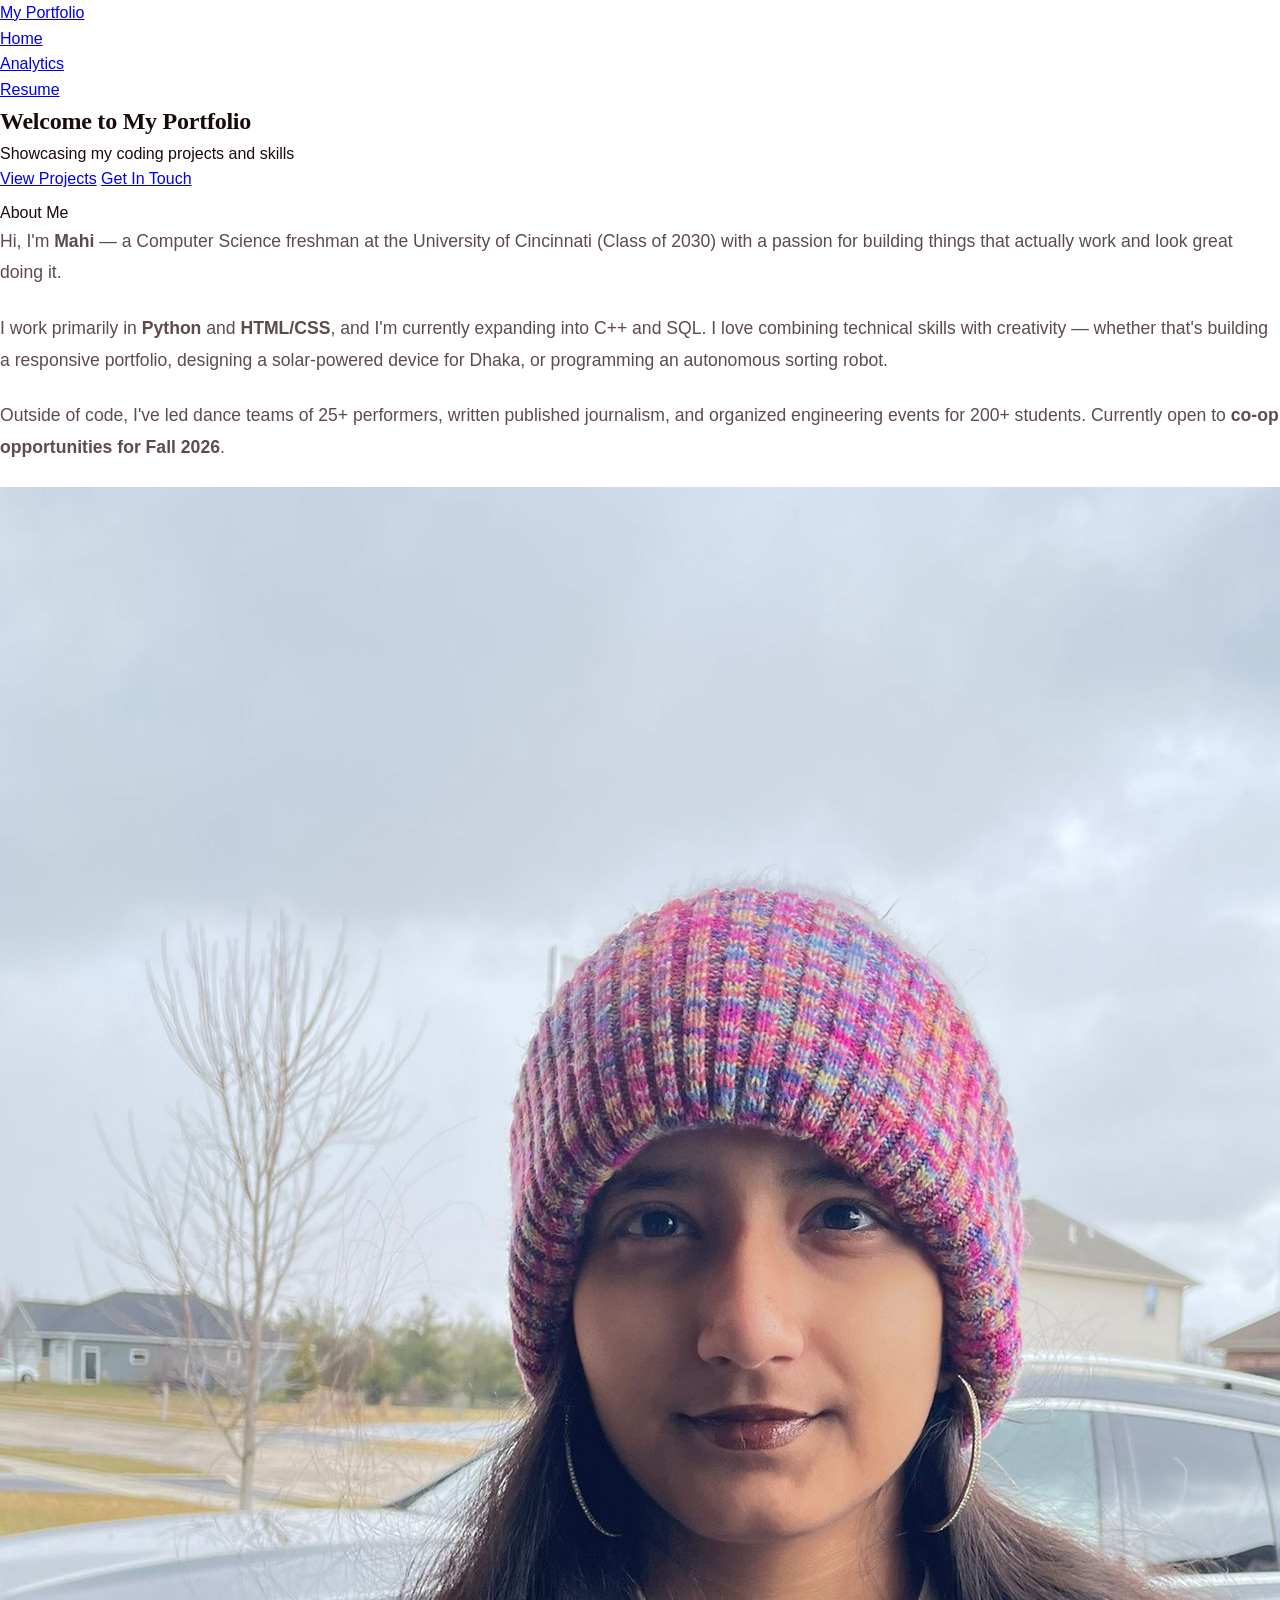
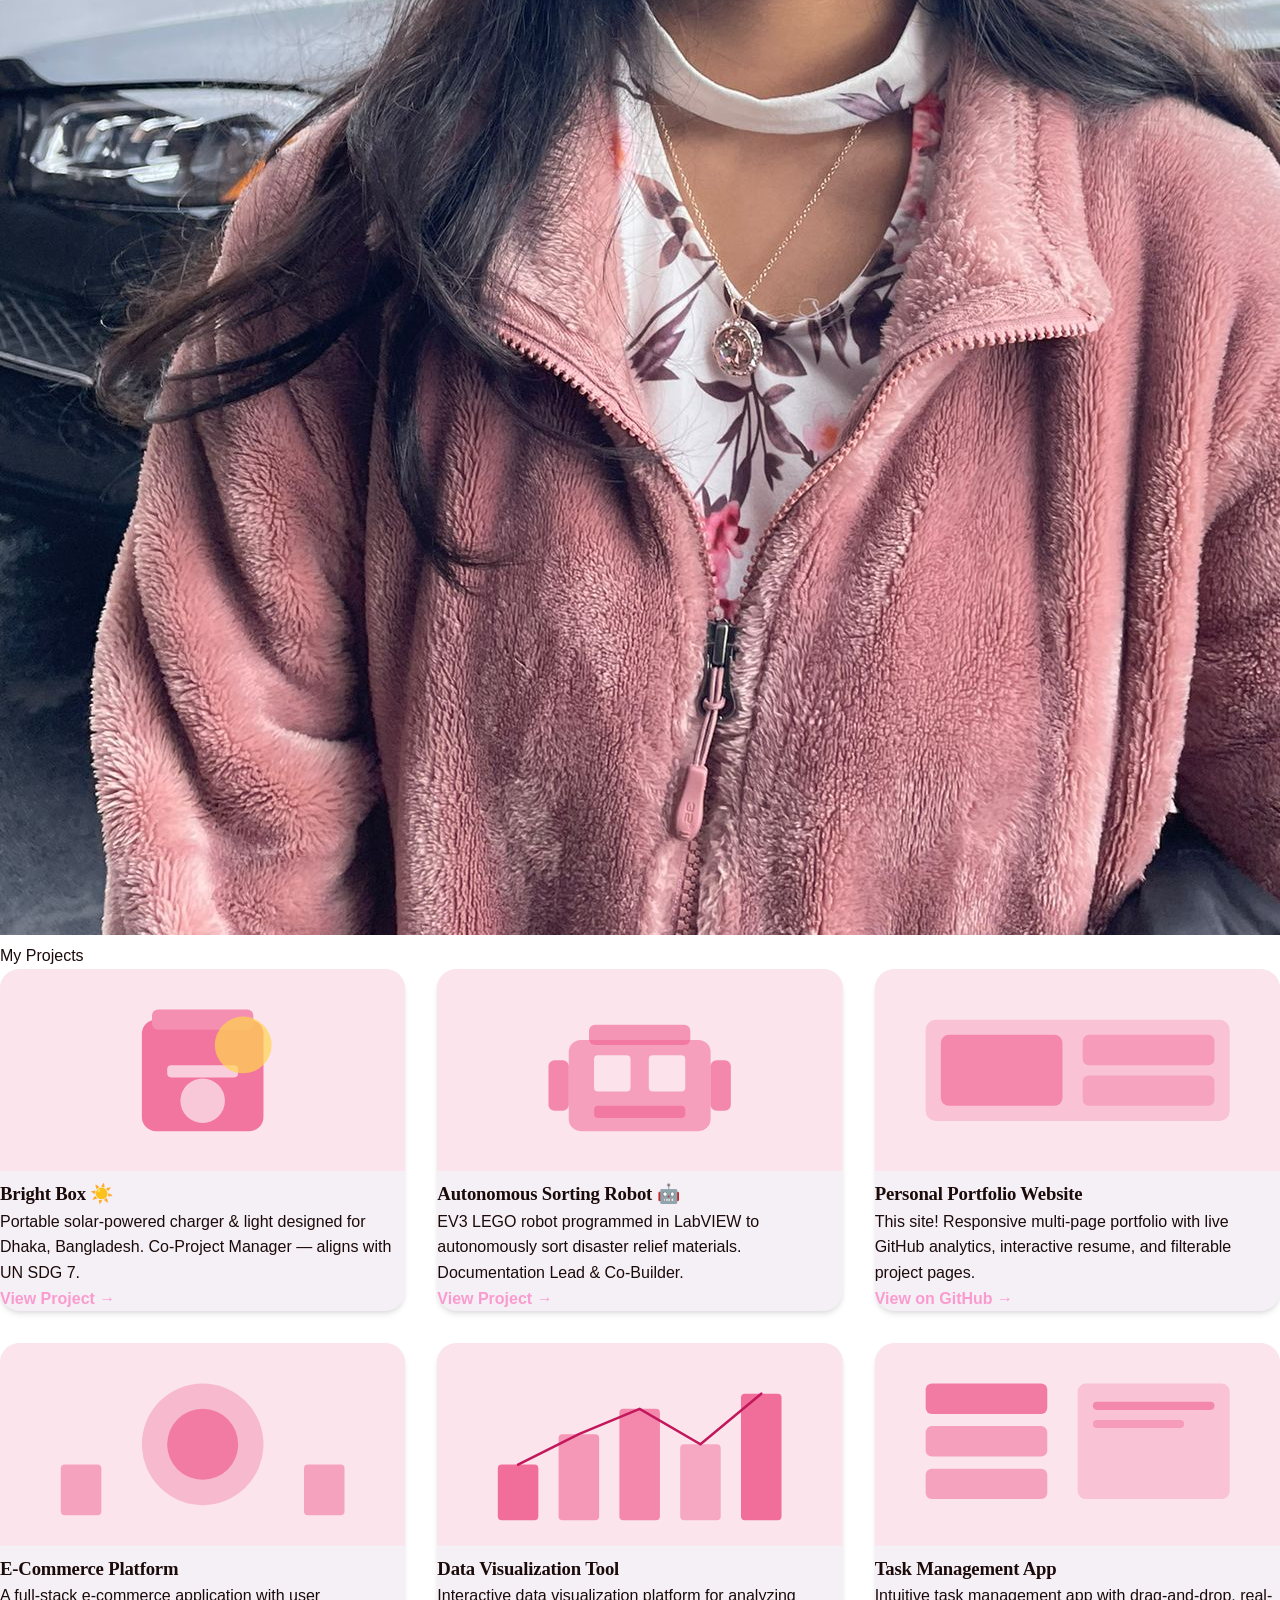
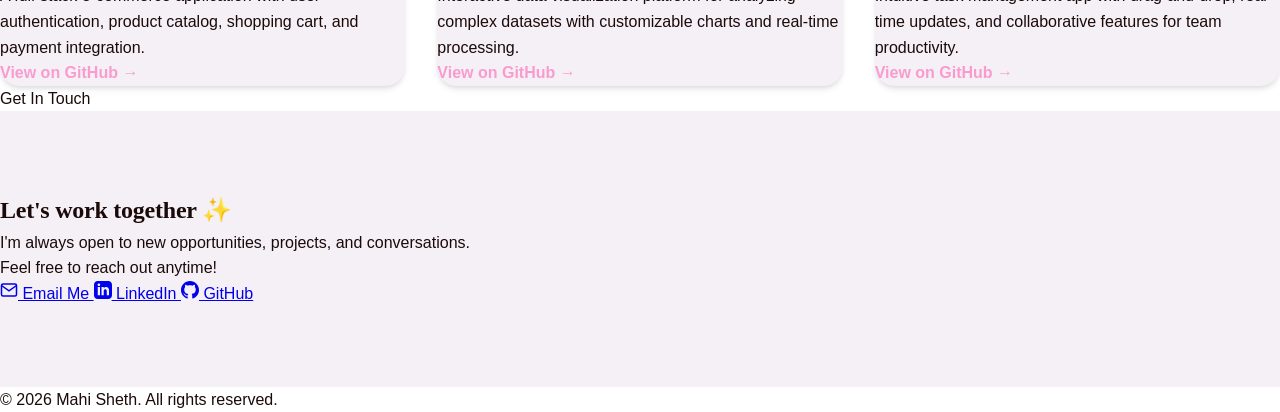
==== index.html @ 89e14e8b "Add files via upload" ====
<!DOCTYPE html>
<html lang="en">
<head>
  <meta charset="UTF-8"/>
  <meta name="viewport" content="width=device-width, initial-scale=1.0"/>
  <title>Mahi Sheth — Portfolio</title>
  <link rel="preconnect" href="https://fonts.googleapis.com"/>
  <link rel="preconnect" href="https://fonts.gstatic.com" crossorigin/>
  <link href="https://fonts.googleapis.com/css2?family=Playfair+Display:ital,wght@0,400;0,700;1,400&family=Lato:wght@300;400;700&display=swap" rel="stylesheet"/>
  <link rel="stylesheet" href="style.css"/>
</head>
<body>

  <!-- NAV -->
  <nav>
    <a href="#home" class="nav-logo">My Portfolio</a>
    <ul class="nav-links">
      <li><a href="#home" class="active">Home</a></li>
      <li><a href="analytics.html">Analytics</a></li>
      <li><a href="resume.html">Resume</a></li>
    </ul>
  </nav>

  <!-- HERO -->
  <section id="home">
    <div class="hero">
      <h1>Welcome to My Portfolio</h1>
      <p>Showcasing my coding projects and skills</p>
      <div class="hero-btns">
        <a href="#projects" class="btn btn-white">View Projects</a>
        <a href="#contact" class="btn btn-outline">Get In Touch</a>
      </div>
    </div>
  </section>

  <main>

    <!-- ABOUT -->
    <div id="about" style="padding-top: 0.5rem;">
      <div class="section-heading">About Me</div>
      <div class="section-rule"></div>
    </div>
    <div class="about-grid">
      <div class="about-text">
        <p>Hi, I'm <strong>Mahi</strong> — a Computer Science freshman at the University of Cincinnati (Class of 2030) with a passion for building things that actually work and look great doing it.</p>
        <p>I work primarily in <strong>Python</strong> and <strong>HTML/CSS</strong>, and I'm currently expanding into C++ and SQL. I love combining technical skills with creativity — whether that's building a responsive portfolio, designing a solar-powered device for Dhaka, or programming an autonomous sorting robot.</p>
        <p>Outside of code, I've led dance teams of 25+ performers, written published journalism, and organized engineering events for 200+ students. Currently open to <strong>co-op opportunities for Fall 2026</strong>.</p>
      </div>
      <div class="about-image-wrap">
        <div class="profile-ring">
          <img src="images/me.jpg" alt="Mahi Sheth"/>
        </div>
      </div>
    </div>

    <!-- PROJECTS -->
    <div id="projects">
      <div class="section-heading">My Projects</div>
      <div class="section-rule"></div>
    </div>
    <div class="projects-grid">

      <div class="project-card" onclick="location.href='project-brightbox.html'">
        <div class="project-thumb">
          <svg viewBox="0 0 400 200" xmlns="http://www.w3.org/2000/svg">
            <rect width="400" height="200" fill="#fce4ec"/>
            <rect x="140" y="50" width="120" height="110" rx="14" fill="#f06292" opacity="0.85"/>
            <rect x="150" y="40" width="100" height="20" rx="6" fill="#f48fb1"/>
            <circle cx="200" cy="130" r="22" fill="#fff" opacity="0.6"/>
            <rect x="165" y="95" width="70" height="12" rx="4" fill="#fce4ec" opacity="0.8"/>
            <circle cx="240" cy="75" r="28" fill="#ffd54f" opacity="0.7"/>
          </svg>
        </div>
        <div class="project-body">
          <h3>Bright Box ☀️</h3>
          <p>Portable solar-powered charger & light designed for Dhaka, Bangladesh. Co-Project Manager — aligns with UN SDG 7.</p>
          <a href="project-brightbox.html" class="project-link">View Project →</a>
        </div>
      </div>

      <div class="project-card" onclick="location.href='project-robot.html'">
        <div class="project-thumb">
          <svg viewBox="0 0 400 200" xmlns="http://www.w3.org/2000/svg">
            <rect width="400" height="200" fill="#fce4ec"/>
            <rect x="130" y="70" width="140" height="90" rx="12" fill="#f48fb1" opacity="0.8"/>
            <rect x="155" y="85" width="36" height="36" rx="4" fill="#fff" opacity="0.7"/>
            <rect x="209" y="85" width="36" height="36" rx="4" fill="#fff" opacity="0.7"/>
            <rect x="155" y="135" width="90" height="12" rx="4" fill="#f06292" opacity="0.6"/>
            <rect x="110" y="90" width="20" height="50" rx="6" fill="#f06292" opacity="0.7"/>
            <rect x="270" y="90" width="20" height="50" rx="6" fill="#f06292" opacity="0.7"/>
            <rect x="150" y="55" width="100" height="20" rx="6" fill="#f06292" opacity="0.6"/>
          </svg>
        </div>
        <div class="project-body">
          <h3>Autonomous Sorting Robot 🤖</h3>
          <p>EV3 LEGO robot programmed in LabVIEW to autonomously sort disaster relief materials. Documentation Lead & Co-Builder.</p>
          <a href="project-robot.html" class="project-link">View Project →</a>
        </div>
      </div>

      <div class="project-card">
        <div class="project-thumb">
          <svg viewBox="0 0 400 200" xmlns="http://www.w3.org/2000/svg">
            <rect width="400" height="200" fill="#fce4ec"/>
            <rect x="50" y="50" width="300" height="100" rx="10" fill="#f48fb1" opacity="0.4"/>
            <rect x="65" y="65" width="120" height="70" rx="8" fill="#f06292" opacity="0.6"/>
            <rect x="205" y="65" width="130" height="30" rx="6" fill="#f06292" opacity="0.4"/>
            <rect x="205" y="105" width="130" height="30" rx="6" fill="#f48fb1" opacity="0.6"/>
          </svg>
        </div>
        <div class="project-body">
          <h3>Personal Portfolio Website</h3>
          <p>This site! Responsive multi-page portfolio with live GitHub analytics, interactive resume, and filterable project pages.</p>
          <a href="https://github.com/mahisheth06" target="_blank" class="project-link">View on GitHub →</a>
        </div>
      </div>

      <div class="project-card">
        <div class="project-thumb">
          <svg viewBox="0 0 400 200" xmlns="http://www.w3.org/2000/svg">
            <rect width="400" height="200" fill="#fce4ec"/>
            <circle cx="200" cy="100" r="60" fill="#f48fb1" opacity="0.5"/>
            <circle cx="200" cy="100" r="35" fill="#f06292" opacity="0.7"/>
            <rect x="60" y="120" width="40" height="50" rx="4" fill="#f06292" opacity="0.5"/>
            <rect x="300" y="120" width="40" height="50" rx="4" fill="#f06292" opacity="0.5"/>
          </svg>
        </div>
        <div class="project-body">
          <h3>E-Commerce Platform</h3>
          <p>A full-stack e-commerce application with user authentication, product catalog, shopping cart, and payment integration.</p>
          <a href="https://github.com/mahisheth06" target="_blank" class="project-link">View on GitHub →</a>
        </div>
      </div>

      <div class="project-card">
        <div class="project-thumb">
          <svg viewBox="0 0 400 200" xmlns="http://www.w3.org/2000/svg">
            <rect width="400" height="200" fill="#fce4ec"/>
            <rect x="60" y="120" width="40" height="55" rx="4" fill="#f06292" opacity="0.9"/>
            <rect x="120" y="90" width="40" height="85" rx="4" fill="#f48fb1" opacity="0.9"/>
            <rect x="180" y="65" width="40" height="110" rx="4" fill="#f06292" opacity="0.7"/>
            <rect x="240" y="100" width="40" height="75" rx="4" fill="#f48fb1" opacity="0.7"/>
            <rect x="300" y="50" width="40" height="125" rx="4" fill="#f06292" opacity="0.9"/>
            <polyline points="80,120 140,90 200,65 260,100 320,50" fill="none" stroke="#c2185b" stroke-width="2.5" stroke-linecap="round"/>
          </svg>
        </div>
        <div class="project-body">
          <h3>Data Visualization Tool</h3>
          <p>Interactive data visualization platform for analyzing complex datasets with customizable charts and real-time processing.</p>
          <a href="https://github.com/mahisheth06" target="_blank" class="project-link">View on GitHub →</a>
        </div>
      </div>

      <div class="project-card">
        <div class="project-thumb">
          <svg viewBox="0 0 400 200" xmlns="http://www.w3.org/2000/svg">
            <rect width="400" height="200" fill="#fce4ec"/>
            <rect x="50" y="40" width="120" height="30" rx="6" fill="#f06292" opacity="0.8"/>
            <rect x="50" y="82" width="120" height="30" rx="6" fill="#f48fb1" opacity="0.8"/>
            <rect x="50" y="124" width="120" height="30" rx="6" fill="#f06292" opacity="0.5"/>
            <rect x="200" y="40" width="150" height="114" rx="8" fill="#f48fb1" opacity="0.4"/>
            <rect x="215" y="58" width="120" height="8" rx="4" fill="#f06292" opacity="0.6"/>
            <rect x="215" y="76" width="90" height="8" rx="4" fill="#f06292" opacity="0.4"/>
          </svg>
        </div>
        <div class="project-body">
          <h3>Task Management App</h3>
          <p>Intuitive task management app with drag-and-drop, real-time updates, and collaborative features for team productivity.</p>
          <a href="https://github.com/mahisheth06" target="_blank" class="project-link">View on GitHub →</a>
        </div>
      </div>

    </div>

    <!-- CONTACT -->
    <div id="contact">
      <div class="section-heading">Get In Touch</div>
      <div class="section-rule"></div>
    </div>
    <div class="contact-section">
      <h2>Let's work together ✨</h2>
      <p>I'm always open to new opportunities, projects, and conversations.<br/>Feel free to reach out anytime!</p>
      <div class="contact-btns">
        <a href="mailto:shethmi@mail.uc.edu" class="btn btn-white">
          <svg width="18" height="18" viewBox="0 0 24 24" fill="none" stroke="currentColor" stroke-width="2"><path d="M4 4h16c1.1 0 2 .9 2 2v12c0 1.1-.9 2-2 2H4c-1.1 0-2-.9-2-2V6c0-1.1.9-2 2-2z"/><polyline points="22,6 12,13 2,6"/></svg>
          Email Me
        </a>
        <a href="https://linkedin.com/in/mahisheth06/" target="_blank" class="btn btn-outline">
          <svg width="18" height="18" viewBox="0 0 24 24" fill="currentColor"><path d="M19 0h-14c-2.761 0-5 2.239-5 5v14c0 2.761 2.239 5 5 5h14c2.762 0 5-2.239 5-5v-14c0-2.761-2.238-5-5-5zm-11 19h-3v-11h3v11zm-1.5-12.268c-.966 0-1.75-.79-1.75-1.764s.784-1.764 1.75-1.764 1.75.79 1.75 1.764-.783 1.764-1.75 1.764zm13.5 12.268h-3v-5.604c0-3.368-4-3.113-4 0v5.604h-3v-11h3v1.765c1.396-2.586 7-2.777 7 2.476v6.759z"/></svg>
          LinkedIn
        </a>
        <a href="https://github.com/mahisheth06" target="_blank" class="btn btn-outline">
          <svg width="18" height="18" viewBox="0 0 24 24" fill="currentColor"><path d="M12 0c-6.626 0-12 5.373-12 12 0 5.302 3.438 9.8 8.207 11.387.599.111.793-.261.793-.577v-2.234c-3.338.726-4.033-1.416-4.033-1.416-.546-1.387-1.333-1.756-1.333-1.756-1.089-.745.083-.729.083-.729 1.205.084 1.839 1.237 1.839 1.237 1.07 1.834 2.807 1.304 3.492.997.107-.775.418-1.305.762-1.604-2.665-.305-5.467-1.334-5.467-5.931 0-1.311.469-2.381 1.236-3.221-.124-.303-.535-1.524.117-3.176 0 0 1.008-.322 3.301 1.23.957-.266 1.983-.399 3.003-.404 1.02.005 2.047.138 3.006.404 2.291-1.552 3.297-1.23 3.297-1.23.653 1.653.242 2.874.118 3.176.77.84 1.235 1.911 1.235 3.221 0 4.609-2.807 5.624-5.479 5.921.43.372.823 1.102.823 2.222v3.293c0 .319.192.694.801.576 4.765-1.589 8.199-6.086 8.199-11.386 0-6.627-5.373-12-12-12z"/></svg>
          GitHub
        </a>
      </div>
    </div>

  </main>

  <footer>
    <p>&copy; 2026 Mahi Sheth. All rights reserved.</p>
  </footer>

  <script>
    // Update active nav link on scroll
    const sections = ['home','about','projects','contact'];
    const navLinks = document.querySelectorAll('.nav-links a');
    window.addEventListener('scroll', () => {
      let current = 'home';
      sections.forEach(id => {
        const el = document.getElementById(id);
        if (el && window.scrollY >= el.offsetTop - 100) current = id;
      });
      navLinks.forEach(a => {
        a.classList.remove('active');
        if (a.getAttribute('href') === '#' + current) a.classList.add('active');
      });
    });
  </script>

</body>
</html>
---- style.css ----
/* Global Styles */
* {
    margin: 0;
    padding: 0;
    box-sizing: border-box;
}

:root {
    --primary-color: #fa9bcf;
    --primary-dark: #ffbccd;
    --secondary-color: #fc809f;
    --text-dark: #1b0a0a;
    --text-light: #5e4b4b;
    --bg-light: #ffffff;
    --bg-white: #f5f0f5;
    --border-color: #6e3f42;
    --shadow: 0 4px 6px -1px rgba(0, 0, 0, 0.1), 0 2px 4px -1px rgba(0, 0, 0, 0.06);
    --shadow-lg: 0 10px 15px -3px rgba(0, 0, 0, 0.1), 0 4px 6px -2px rgba(0, 0, 0, 0.05);
    --font-heading: 'Playfair', serif;
    --font-body: 'Plus Jakarta Sans', sans-serif;
}

body {
  font-family: var(--font-body);
  line-height: 1.6;
  color: var(--text-dark);
  background-color: var(--bg-light);
}

h1, h2, h3, .logo {
  font-family: var(--font-heading);
  font-weight: 700;
  letter-spacing: -0.01em; /* This makes "Playfair" look extra sleek */
}


.container {
    max-width: 1200px;
    margin: 0 auto;
    padding: 0 2rem;
}

/* Navigation Bar */
.navbar {
    background-color: rgba(245,245,245,0.95);
    backdrop-filter: blur(10px);
    border-bottom: 1px solid rgba(240,98,146,0.15);
    position: sticky;
    top: 0;
    z-index: 1000;
}

.nav-container {
    max-width: 1200px;
    margin: 0 auto;
    padding: 0 3rem;
    height: 68px;
    display: flex;
    justify-content: space-between;
    align-items: center;
}

.logo {
    font-family: var(--font-heading);
    font-size: 1.4rem;
    font-weight: 700;
    letter-spacing: -0.02em;
    color: #f06292;
    text-decoration: none;
    cursor: pointer;
    transition: transform 0.3s ease;
}

.logo:hover {
    transform: scale(1.02);
}

.nav-menu {
    display: flex;
    list-style: none;
    gap: 2rem;
}

.nav-link {
    text-decoration: none;
    color: #1a1a1a;
    font-weight: 400;
    font-size: 0.95rem;
    padding: 0.4rem 1rem;
    border-radius: 6px;
    transition: color 0.2s;
}

.nav-link:hover {
    color: #f06292;
}

.nav-link.active {
    color: #f06292;
    border-bottom: 2px solid #f06292;
    border-radius: 0;
    padding-bottom: 0.15rem;
}

/* Home Section */
.home-section {
    padding: 6rem 0 4rem;
    background: linear-gradient(135deg, var(--secondary-color) 0%, var(--primary-dark) 100%);
    color: white;
    text-align: center;
}

.hero-title {
    font-size: 3rem;
    font-weight: 700;
    margin-bottom: 1rem;
    animation: fadeInUp 0.8s ease;
}

.hero-subtitle {
    font-size: 1.5rem;
    opacity: 0.9;
    animation: fadeInUp 0.8s ease 0.2s backwards;
}

@keyframes fadeInUp {
    from {
        opacity: 0;
        transform: translateY(30px);
    }
    to {
        opacity: 1;
        transform: translateY(0);
    }
}

/* About Section */
.about-section {
    padding: 5rem 0;
    background-color: var(--bg-white);
}

.section-title {
    font-size: 2.5rem;
    font-weight: 700;
    text-align: center;
    margin-bottom: 3rem;
    color: var(--text-dark);
    position: relative;
}

.section-title::after {
    content: '';
    display: block;
    width: 80px;
    height: 4px;
    background: linear-gradient(90deg, var(--primary-color), var(--secondary-color));
    margin: 1rem auto 0;
    border-radius: 2px;
}

.about-content {
    display: grid;
    grid-template-columns: 1.5fr 1fr;
    gap: 4rem;
    align-items: center;
}

.about-text {
    font-size: 1.1rem;
    color: var(--text-light);
    line-height: 1.8;
}

.about-text p {
    margin-bottom: 1.5rem;
}

.about-image {
    display: flex;
    justify-content: center;
    align-items: center;
}

.image-placeholder {
    width: 280px;
    height: 280px;
    border-radius: 50%;
    
    /* 1. The Light Pink Outer Border */
    border: 8px solid var(--primary-color); 
    
    /* 2. The White Inner Border */
    padding: 8px; 
    background-color: white;
    
    overflow: hidden;
    display: flex;
    justify-content: center;
    align-items: center;
    box-shadow: 0 0 20px rgba(248, 187, 208, 0.4);    
 
    /* 3. The Floating Animation */
    animation: float 3s ease-in-out infinite;
}

/* This makes your me.jpg actually fit the circle */
.profile-img {
    width: 100%;
    height: 100%;
    object-fit: cover;
    border-radius: 50%;
}

@keyframes float {
    0%, 100% {
        transform: translateY(0px);
    }
    50% {
        transform: translateY(-20px);
    }
}

/* Projects Section */
.projects-section {
    padding: 5rem 0;
    background-color: var(--bg-light);
}

.projects-grid {
    display: grid;
    grid-template-columns: repeat(auto-fill, minmax(350px, 1fr));
    gap: 2rem;
}

.project-card {
    background-color: var(--bg-white);
    border-radius: 20px;
    overflow: hidden;
    box-shadow: var(--shadow);
    transition: transform 0.3s ease, box-shadow 0.3s ease;
    cursor: pointer;
}

.project-card:hover {
    transform: translateY(-10px);
    box-shadow: var(--shadow-lg);
}

.project-image {
    width: 100%;
    height: 220px;
    overflow: hidden;
    background-color: var(--bg-light);
}

.project-image svg {
    width: 100%;
    height: 100%;
    object-fit: cover;
}

.project-content {
    padding: 1.5rem;
}

.project-title {
    font-size: 1.5rem;
    font-weight: 600;
    color: var(--text-dark);
    margin-bottom: 1rem;
}

.project-description {
    color: var(--text-light);
    font-size: 1rem;
    line-height: 1.6;
    margin-bottom: 1.5rem;
}

.project-link {
    display: inline-flex;
    align-items: center;
    color: var(--primary-color);
    font-weight: 600;
    text-decoration: none;
    transition: gap 0.3s ease;
    gap: 0.5rem;
}

.project-link:hover {
    gap: 1rem;
    color: var(--primary-dark);
}

/* Contact Section */
.contact-section {
    padding: 5rem 0;
    background-color: var(--bg-white);
}

.contact-content {
    text-align: center;
    max-width: 700px;
    margin: 0 auto;
}

.contact-text {
    font-size: 1.2rem;
    color: var(--text-light);
    margin-bottom: 2rem;
    line-height: 1.8;
}

.contact-links {
    display: flex;
    justify-content: center;
    gap: 1.5rem;
    flex-wrap: wrap;
}

.contact-button {
    display: inline-flex;
    align-items: center;
    gap: 0.5rem;
    padding: 1rem 2rem;
    background: linear-gradient(135deg, var(--primary-color), var(--primary-dark));
    color: white;
    text-decoration: none;
    border-radius: 50px;
    font-weight: 600;
    transition: transform 0.3s ease, box-shadow 0.3s ease;
    box-shadow: var(--shadow);
}

.contact-button:hover {
    transform: translateY(-3px);
    box-shadow: var(--shadow-lg);
}

.contact-button svg {
    width: 24px;
    height: 24px;
}

/* Footer */
.footer {
    background-color: var(--text-dark);
    color: white;
    text-align: center;
    padding: 2rem 0;
}

.footer p {
    opacity: 0.8;
}

/* Responsive Design */
@media (max-width: 768px) {
    .nav-container {
        flex-direction: column;
        gap: 1rem;
    }

    .nav-menu {
        gap: 1rem;
    }

    .hero-title {
        font-size: 2rem;
    }

    .hero-subtitle {
        font-size: 1.2rem;
    }

    .about-content {
        grid-template-columns: 1fr;
        gap: 2rem;
    }

    .about-image {
        order: -1;
    }

    .image-placeholder {
        width: 220px;
        height: 220px;
    }

    .projects-grid {
        grid-template-columns: 1fr;
    }

    .section-title {
        font-size: 2rem;
    }

    .contact-links {
        flex-direction: column;
        align-items: center;
    }

    .contact-button {
        width: 100%;
        max-width: 300px;
        justify-content: center;
    }
}

@media (max-width: 480px) {
    .container {
        padding: 0 1rem;
    }

    .nav-container {
        padding: 1rem;
    }

    .home-section {
        padding: 4rem 0 3rem;
    }

    .hero-title {
        font-size: 1.75rem;
    }

    .hero-subtitle {
        font-size: 1rem;
    }

    .about-section,
    .projects-section,
    .contact-section {
        padding: 3rem 0;
    }
}

/* Smooth Scroll - Respect user's motion preferences */
@media (prefers-reduced-motion: no-preference) {
    html {
        scroll-behavior: smooth;
    }
}

/* Selection Color */
::selection {
    background-color: var(--primary-color);
    color: white;
}
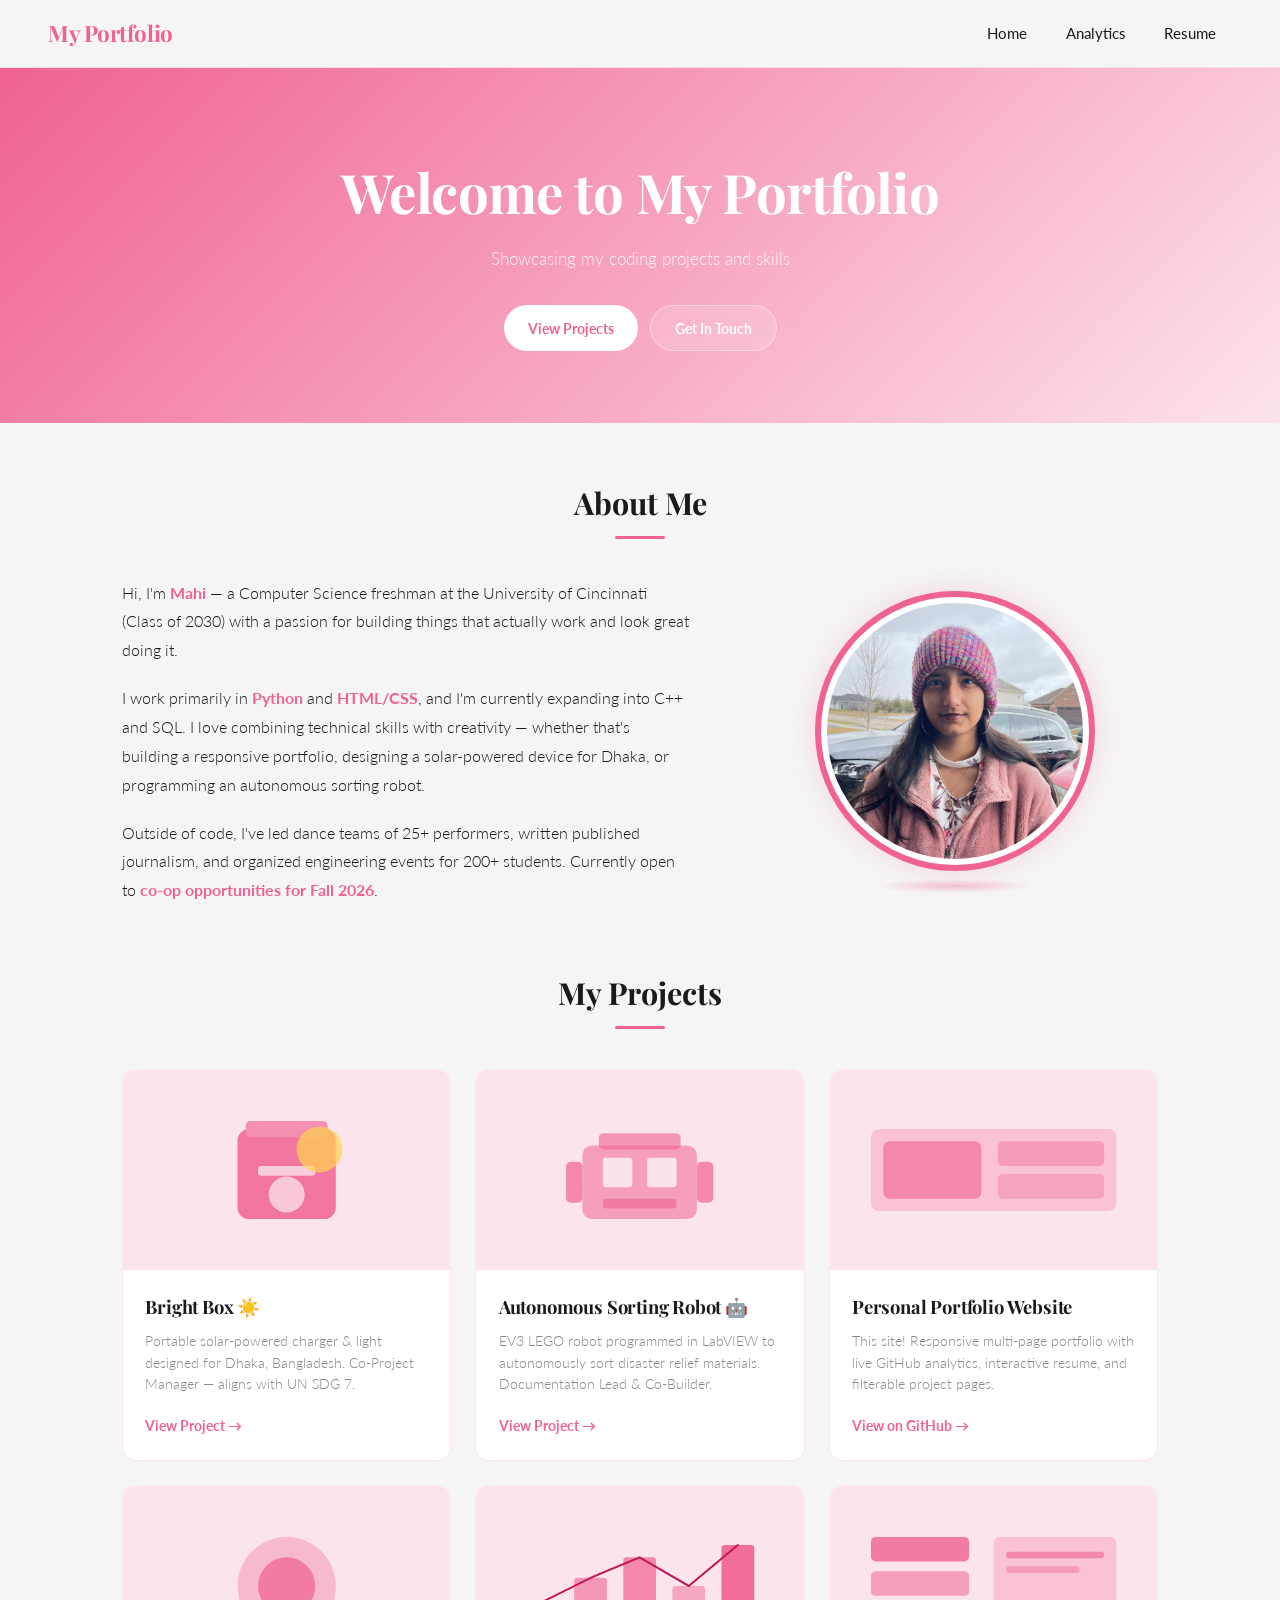
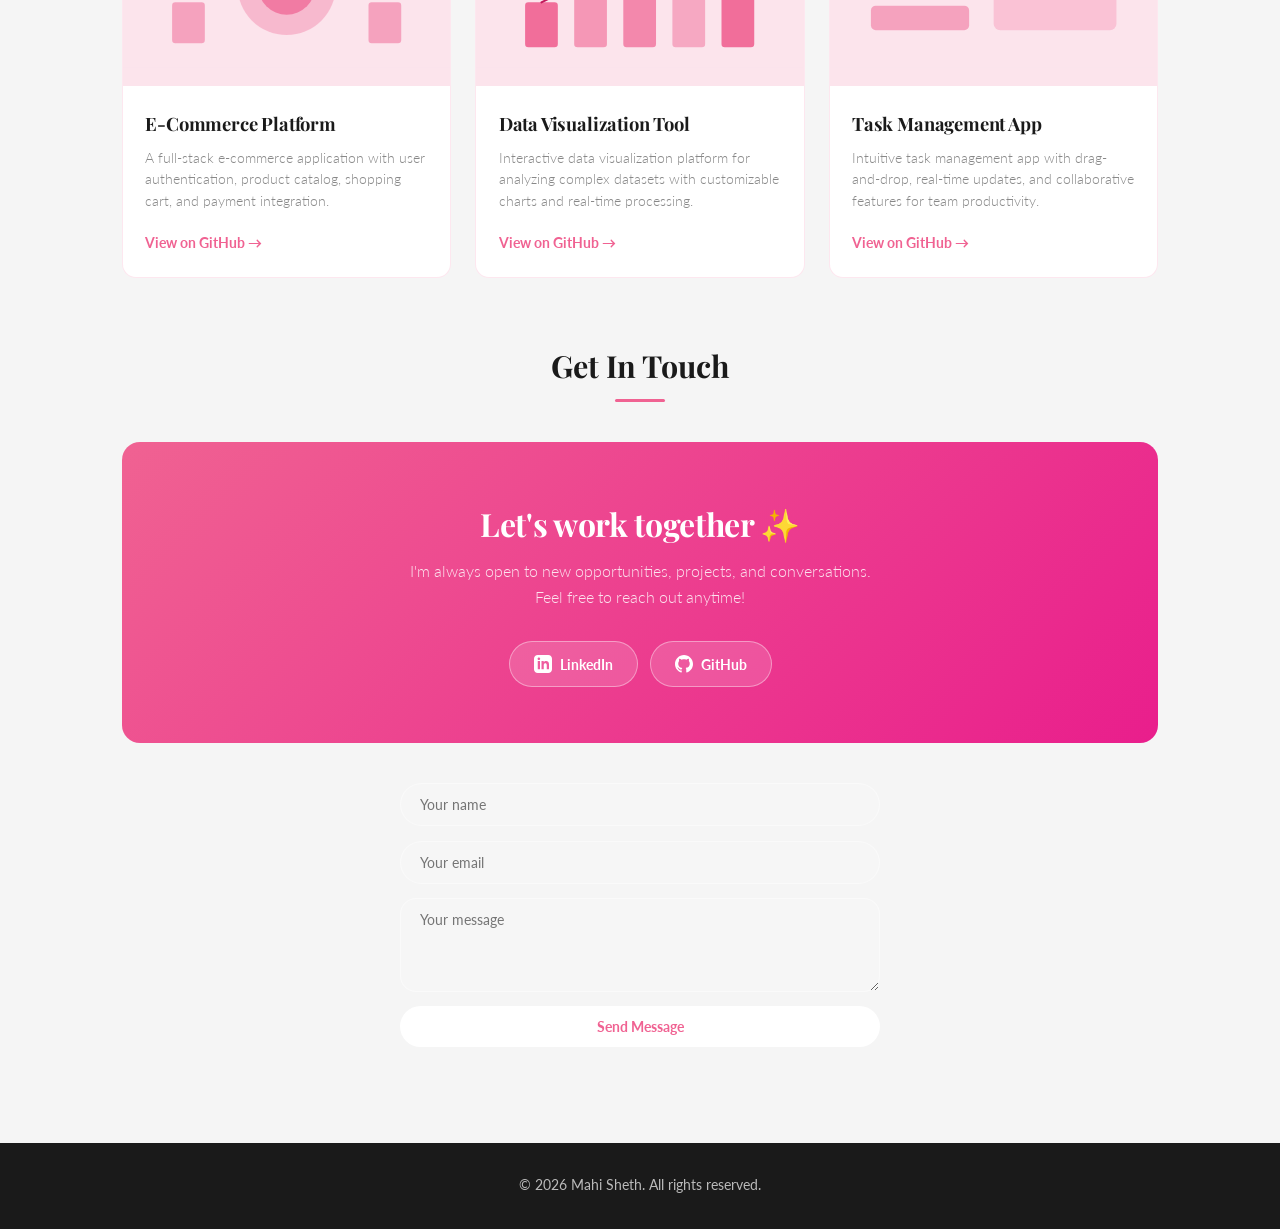
==== commit 4855557d: "Implement contact form in index.html Added a contact form with fields for name, email, and message." ====
--- a/index.html
+++ b/index.html
@@ -181,10 +181,6 @@
       <h2>Let's work together ✨</h2>
       <p>I'm always open to new opportunities, projects, and conversations.<br/>Feel free to reach out anytime!</p>
       <div class="contact-btns">
-        <a href="mailto:shethmi@mail.uc.edu" class="btn btn-white">
-          <svg width="18" height="18" viewBox="0 0 24 24" fill="none" stroke="currentColor" stroke-width="2"><path d="M4 4h16c1.1 0 2 .9 2 2v12c0 1.1-.9 2-2 2H4c-1.1 0-2-.9-2-2V6c0-1.1.9-2 2-2z"/><polyline points="22,6 12,13 2,6"/></svg>
-          Email Me
-        </a>
         <a href="https://linkedin.com/in/mahisheth06/" target="_blank" class="btn btn-outline">
           <svg width="18" height="18" viewBox="0 0 24 24" fill="currentColor"><path d="M19 0h-14c-2.761 0-5 2.239-5 5v14c0 2.761 2.239 5 5 5h14c2.762 0 5-2.239 5-5v-14c0-2.761-2.238-5-5-5zm-11 19h-3v-11h3v11zm-1.5-12.268c-.966 0-1.75-.79-1.75-1.764s.784-1.764 1.75-1.764 1.75.79 1.75 1.764-.783 1.764-1.75 1.764zm13.5 12.268h-3v-5.604c0-3.368-4-3.113-4 0v5.604h-3v-11h3v1.765c1.396-2.586 7-2.777 7 2.476v6.759z"/></svg>
           LinkedIn
@@ -194,6 +190,64 @@
           GitHub
         </a>
       </div>
+      </div>
+        <form action="https://formspree.io/f/YOUR_FORM_ID" method="POST" style="
+          margin-top: 2.5rem;
+          display: flex;
+          flex-direction: column;
+          gap: 0.9rem;
+          max-width: 480px;
+          width: 100%;
+          margin-left: auto;
+          margin-right: auto;
+        ">
+          <input type="text" name="name" placeholder="Your name" required style="
+            padding: 0.75rem 1.2rem;
+            border-radius: 30px;
+            border: 1.5px solid rgba(255,255,255,0.4);
+            background: rgba(255,255,255,0.15);
+            color: #fff;
+            font-family: 'Lato', sans-serif;
+            font-size: 0.9rem;
+            outline: none;
+          "/>
+          <input type="email" name="email" placeholder="Your email" required style="
+            padding: 0.75rem 1.2rem;
+            border-radius: 30px;
+            border: 1.5px solid rgba(255,255,255,0.4);
+            background: rgba(255,255,255,0.15);
+            color: #fff;
+            font-family: 'Lato', sans-serif;
+            font-size: 0.9rem;
+            outline: none;
+          "/>
+          <textarea name="message" placeholder="Your message" rows="4" required style="
+            padding: 0.75rem 1.2rem;
+            border-radius: 16px;
+            border: 1.5px solid rgba(255,255,255,0.4);
+            background: rgba(255,255,255,0.15);
+            color: #fff;
+            font-family: 'Lato', sans-serif;
+            font-size: 0.9rem;
+            outline: none;
+            resize: vertical;
+          "></textarea>
+          <button type="submit" style="
+            padding: 0.75rem 1.5rem;
+            border-radius: 30px;
+            border: none;
+            background: #fff;
+            color: #f06292;
+            font-family: 'Lato', sans-serif;
+            font-size: 0.9rem;
+            font-weight: 700;
+            cursor: pointer;
+            transition: transform 0.15s, opacity 0.15s;
+          ">Send Message</button>
+        </form>
+    </div>
+
+  </main>
     </div>
 
   </main>
--- a/style.css
+++ b/style.css
@@ -1,450 +1,615 @@
- /* Global Styles */
-* {
-    margin: 0;
-    padding: 0;
-    box-sizing: border-box;
-}
-
+/* ============================================
+   MAHI SHETH PORTFOLIO — style.css
+   Shared across index.html, analytics.html,
+   resume.html, project-brightbox.html,
+   project-robot.html
+   ============================================ */
+
+/* RESET */
+*, *::before, *::after {
+  box-sizing: border-box;
+  margin: 0;
+  padding: 0;
+}
+
+/* VARIABLES */
 :root {
-    --primary-color: #fa9bcf;
-    --primary-dark: #ffbccd;
-    --secondary-color: #fc809f;
-    --text-dark: #1b0a0a;
-    --text-light: #5e4b4b;
-    --bg-light: #ffffff;
-    --bg-white: #f5f0f5;
-    --border-color: #6e3f42;
-    --shadow: 0 4px 6px -1px rgba(0, 0, 0, 0.1), 0 2px 4px -1px rgba(0, 0, 0, 0.06);
-    --shadow-lg: 0 10px 15px -3px rgba(0, 0, 0, 0.1), 0 4px 6px -2px rgba(0, 0, 0, 0.05);
-    --font-heading: 'Playfair', serif;
-    --font-body: 'Plus Jakarta Sans', sans-serif;
-}
-
+  --pink: #f06292;
+  --pink-light: #fce4ec;
+  --pink-mid: #f48fb1;
+  --pink-dark: #c2185b;
+  --bg: #f5f5f5;
+  --bg2: #ffffff;
+  --text: #1a1a1a;
+  --muted: #888888;
+  --border: rgba(240, 98, 146, 0.15);
+  --border-hover: rgba(240, 98, 146, 0.4);
+  --shadow: 0 8px 24px rgba(240, 98, 146, 0.1);
+  --shadow-lg: 0 12px 36px rgba(240, 98, 146, 0.15);
+  --font-head: 'Playfair Display', serif;
+  --font-body: 'Lato', sans-serif;
+  --radius: 14px;
+  --radius-lg: 18px;
+}
+
+/* BASE */
 body {
-  font-family: var(--font-body);
+  background: var(--bg);
+  color: var(--text);
+  font-family: var(--font-body);
+  min-height: 100vh;
+  overflow-x: hidden;
   line-height: 1.6;
-  color: var(--text-dark);
-  background-color: var(--bg-light);
-}
-
-h1, h2, h3, .logo {
-  font-family: var(--font-heading);
-  font-weight: 700;
-  letter-spacing: -0.01em; /* This makes "Playfair" look extra sleek */
-}
-
-
-.container {
-    max-width: 1200px;
-    margin: 0 auto;
-    padding: 0 2rem;
-}
-
-/* Navigation Bar */
-.navbar {
-    background-color: rgba(245,245,245,0.95);
-    backdrop-filter: blur(10px);
-    border-bottom: 1px solid rgba(240,98,146,0.15);
-    position: sticky;
-    top: 0;
-    z-index: 1000;
-}
-
-.nav-container {
-    max-width: 1200px;
-    margin: 0 auto;
-    padding: 0 3rem;
-    height: 68px;
-    display: flex;
-    justify-content: space-between;
-    align-items: center;
-}
-
-.logo {
-    font-family: var(--font-heading);
-    font-size: 1.4rem;
-    font-weight: 700;
-    letter-spacing: -0.02em;
-    color: #f06292;
-    text-decoration: none;
-    cursor: pointer;
-    transition: transform 0.3s ease;
-}
-
-.logo:hover {
-    transform: scale(1.02);
-}
-
-.nav-menu {
-    display: flex;
-    list-style: none;
+}
+
+/* Subtle dot grid background on all pages */
+body::before {
+  content: '';
+  position: fixed;
+  inset: 0;
+  background-image: radial-gradient(circle, rgba(240, 98, 146, 0.05) 1px, transparent 1px);
+  background-size: 28px 28px;
+  pointer-events: none;
+  z-index: 0;
+}
+
+/* Everything sits above the dot grid */
+nav, main, section, footer, .hero {
+  position: relative;
+  z-index: 1;
+}
+
+/* TYPOGRAPHY */
+h1, h2, h3 {
+  font-family: var(--font-head);
+  font-weight: 700;
+  letter-spacing: -0.01em;
+}
+
+/* ============================================
+   NAVIGATION — identical on all pages
+   ============================================ */
+nav {
+  position: sticky;
+  top: 0;
+  z-index: 100;
+  display: flex;
+  align-items: center;
+  justify-content: space-between;
+  padding: 0 3rem;
+  height: 68px;
+  background: rgba(245, 245, 245, 0.95);
+  backdrop-filter: blur(10px);
+  border-bottom: 1px solid var(--border);
+}
+
+.nav-logo {
+  font-family: var(--font-head);
+  font-size: 1.4rem;
+  font-weight: 700;
+  letter-spacing: -0.02em;
+  color: var(--pink);
+  text-decoration: none;
+  transition: transform 0.2s ease;
+}
+
+.nav-logo:hover {
+  transform: scale(1.02);
+}
+
+.nav-links {
+  display: flex;
+  gap: 0.4rem;
+  align-items: center;
+  list-style: none;
+}
+
+.nav-links a {
+  font-family: var(--font-body);
+  font-size: 0.95rem;
+  font-weight: 400;
+  color: var(--text);
+  text-decoration: none;
+  padding: 0.4rem 1rem;
+  border-radius: 6px;
+  transition: color 0.2s;
+}
+
+.nav-links a:hover {
+  color: var(--pink);
+}
+
+.nav-links a.active {
+  color: var(--pink);
+  border-bottom: 2px solid var(--pink);
+  border-radius: 0;
+  padding-bottom: 0.15rem;
+}
+
+/* ============================================
+   HERO BANNER — used on all pages
+   ============================================ */
+.hero {
+  background: linear-gradient(135deg, #f06292 0%, #f8afc6 60%, #fce4ec 100%);
+  padding: 5rem 2rem 4.5rem;
+  text-align: center;
+}
+
+.hero h1 {
+  font-family: var(--font-head);
+  font-size: clamp(2.2rem, 5vw, 3.4rem);
+  font-weight: 700;
+  color: #fff;
+  margin-bottom: 0.7rem;
+  animation: fadeUp 0.6s ease both;
+}
+
+.hero p {
+  font-family: var(--font-body);
+  font-size: 1.05rem;
+  color: rgba(255, 255, 255, 0.88);
+  font-weight: 300;
+  animation: fadeUp 0.6s ease 0.15s both;
+}
+
+.hero-btns {
+  display: flex;
+  gap: 0.75rem;
+  justify-content: center;
+  flex-wrap: wrap;
+  margin-top: 2rem;
+  animation: fadeUp 0.6s ease 0.3s both;
+}
+
+.hero-badge {
+  display: inline-block;
+  background: rgba(255, 255, 255, 0.22);
+  border: 1px solid rgba(255, 255, 255, 0.4);
+  border-radius: 100px;
+  padding: 0.3rem 1rem;
+  font-family: var(--font-body);
+  font-size: 0.8rem;
+  font-weight: 700;
+  color: #fff;
+}
+
+.hero-badges {
+  display: flex;
+  gap: 0.6rem;
+  justify-content: center;
+  flex-wrap: wrap;
+  margin-top: 1.5rem;
+  animation: fadeUp 0.6s ease 0.3s both;
+}
+
+/* ============================================
+   BUTTONS
+   ============================================ */
+.btn {
+  display: inline-flex;
+  align-items: center;
+  gap: 0.5rem;
+  padding: 0.65rem 1.5rem;
+  border-radius: 30px;
+  font-family: var(--font-body);
+  font-size: 0.9rem;
+  font-weight: 700;
+  text-decoration: none;
+  cursor: pointer;
+  border: none;
+  transition: transform 0.15s, opacity 0.15s;
+}
+
+.btn:hover {
+  transform: translateY(-2px);
+  opacity: 0.9;
+}
+
+.btn-white {
+  background: #fff;
+  color: var(--pink);
+}
+
+.btn-outline {
+  background: rgba(255, 255, 255, 0.15);
+  color: #fff;
+  border: 1.5px solid rgba(255, 255, 255, 0.4);
+}
+
+.btn-pink {
+  background: var(--pink);
+  color: #fff;
+}
+
+/* ============================================
+   LAYOUT
+   ============================================ */
+main {
+  max-width: 1100px;
+  margin: 0 auto;
+  padding: 3rem 2rem 6rem;
+}
+
+.section-heading {
+  font-family: var(--font-head);
+  font-size: 1.9rem;
+  font-weight: 700;
+  text-align: center;
+  margin-bottom: 0.5rem;
+  color: var(--text);
+}
+
+.section-rule {
+  width: 50px;
+  height: 3px;
+  background: var(--pink);
+  border-radius: 2px;
+  margin: 0 auto 2.5rem;
+}
+
+/* ============================================
+   CARDS — shared card style
+   ============================================ */
+.card {
+  background: var(--bg2);
+  border: 1px solid var(--border);
+  border-radius: var(--radius);
+  padding: 1.5rem;
+  transition: border-color 0.2s, transform 0.2s, box-shadow 0.2s;
+}
+
+.card:hover {
+  border-color: var(--border-hover);
+  transform: translateY(-3px);
+  box-shadow: var(--shadow);
+}
+
+/* ============================================
+   HOME PAGE — about section
+   ============================================ */
+.about-grid {
+  display: grid;
+  grid-template-columns: 1.4fr 1fr;
+  gap: 4rem;
+  align-items: center;
+  margin-bottom: 4rem;
+}
+
+.about-text p {
+  font-family: var(--font-body);
+  font-size: 1rem;
+  color: var(--text);
+  line-height: 1.8;
+  font-weight: 300;
+  margin-bottom: 1.2rem;
+}
+
+.about-text p:last-child { margin-bottom: 0; }
+
+.about-text strong {
+  font-weight: 700;
+  color: var(--pink);
+}
+
+.about-image-wrap {
+  display: flex;
+  flex-direction: column;
+  align-items: center;
+  gap: 0;
+}
+
+.about-image-wrap::after {
+  content: '';
+  display: block;
+  width: 160px;
+  height: 14px;
+  background: radial-gradient(ellipse, rgba(240,98,146,0.35) 0%, transparent 70%);
+  border-radius: 50%;
+  margin-top: 8px;
+  animation: shadowPulse 3s ease-in-out infinite;
+}
+
+.profile-ring {
+  width: 280px;
+  height: 280px;
+  border-radius: 50%;
+  border: 6px solid var(--pink);
+  padding: 6px;
+  background: #fff;
+  overflow: hidden;
+  box-shadow: 0 0 30px rgba(240, 98, 146, 0.2);
+  animation: float 3s ease-in-out infinite;
+}
+
+.profile-ring img {
+  width: 100%;
+  height: 100%;
+  object-fit: cover;
+  border-radius: 50%;
+  display: block;
+}
+
+/* ============================================
+   HOME PAGE — project cards
+   ============================================ */
+.projects-grid {
+  display: grid;
+  grid-template-columns: repeat(auto-fill, minmax(320px, 1fr));
+  gap: 1.5rem;
+  margin-bottom: 4rem;
+}
+
+.project-card {
+  background: var(--bg2);
+  border: 1px solid var(--border);
+  border-radius: var(--radius);
+  overflow: hidden;
+  transition: transform 0.25s, box-shadow 0.25s, border-color 0.2s;
+  cursor: pointer;
+}
+
+.project-card:hover {
+  transform: translateY(-6px);
+  box-shadow: var(--shadow-lg);
+  border-color: var(--border-hover);
+}
+
+.project-thumb {
+  width: 100%;
+  height: 200px;
+  overflow: hidden;
+  background: var(--pink-light);
+}
+
+.project-thumb svg {
+  width: 100%;
+  height: 100%;
+}
+
+.project-body {
+  padding: 1.4rem;
+}
+
+.project-body h3 {
+  font-family: var(--font-head);
+  font-size: 1.15rem;
+  font-weight: 700;
+  color: var(--text);
+  margin-bottom: 0.6rem;
+}
+
+.project-body p {
+  font-family: var(--font-body);
+  font-size: 0.85rem;
+  color: var(--muted);
+  line-height: 1.6;
+  font-weight: 300;
+  margin-bottom: 1rem;
+}
+
+.project-link {
+  font-family: var(--font-body);
+  font-size: 0.88rem;
+  font-weight: 700;
+  color: var(--pink);
+  text-decoration: none;
+  display: inline-flex;
+  align-items: center;
+  gap: 4px;
+  transition: gap 0.2s;
+}
+
+.project-link:hover { gap: 8px; }
+
+/* ============================================
+   CONTACT / CTA STRIP — used on all pages
+   ============================================ */
+.cta-strip {
+  background: linear-gradient(135deg, #f06292 0%, #e91e8c 100%);
+  border-radius: var(--radius-lg);
+  padding: 2.5rem 2.8rem;
+  display: flex;
+  align-items: center;
+  justify-content: space-between;
+  flex-wrap: wrap;
+  gap: 1.5rem;
+}
+
+.cta-strip h2 {
+  font-family: var(--font-head);
+  font-size: 1.8rem;
+  font-weight: 700;
+  color: #fff;
+}
+
+.cta-strip p {
+  font-family: var(--font-body);
+  font-size: 0.9rem;
+  color: rgba(255, 255, 255, 0.8);
+  margin-top: 0.3rem;
+  font-weight: 300;
+}
+
+.cta-buttons {
+  display: flex;
+  gap: 0.75rem;
+  flex-wrap: wrap;
+}
+
+/* Full-width centered contact section for homepage */
+.contact-section {
+  background: linear-gradient(135deg, #f06292 0%, #e91e8c 100%);
+  border-radius: var(--radius-lg);
+  padding: 3.5rem 2rem;
+  text-align: center;
+  margin-bottom: 0;
+}
+
+.contact-section h2 {
+  font-family: var(--font-head);
+  font-size: 2rem;
+  font-weight: 700;
+  color: #fff;
+  margin-bottom: 0.6rem;
+}
+
+.contact-section p {
+  font-family: var(--font-body);
+  font-size: 1rem;
+  color: rgba(255, 255, 255, 0.85);
+  font-weight: 300;
+  margin-bottom: 2rem;
+}
+
+.contact-btns {
+  display: flex;
+  gap: 0.75rem;
+  justify-content: center;
+  flex-wrap: wrap;
+}
+
+/* ============================================
+   FOOTER
+   ============================================ */
+footer {
+  background: var(--text);
+  color: rgba(255, 255, 255, 0.7);
+  text-align: center;
+  padding: 2rem;
+  font-family: var(--font-body);
+  font-size: 0.85rem;
+}
+
+/* ============================================
+   ANIMATIONS
+   ============================================ */
+@keyframes fadeUp {
+  from { opacity: 0; transform: translateY(16px); }
+  to   { opacity: 1; transform: translateY(0); }
+}
+
+@keyframes float {
+  0%, 100% { transform: translateY(0px); }
+  50%       { transform: translateY(-20px); }
+}
+
+@keyframes shadowPulse {
+  0%, 100% { transform: scaleX(1); opacity: 0.4; }
+  50%       { transform: scaleX(0.6); opacity: 0.15; }
+}
+
+@keyframes shimmer {
+  to { background-position: -200% 0; }
+}
+
+/* ============================================
+   SKELETON LOADING
+   ============================================ */
+.skeleton {
+  background: linear-gradient(90deg, var(--pink-light) 25%, #fff8fa 50%, var(--pink-light) 75%);
+  background-size: 200% 100%;
+  animation: shimmer 1.4s infinite;
+  border-radius: 6px;
+}
+
+/* ============================================
+   FILTER BUTTONS — analytics + resume pages
+   ============================================ */
+.filter-bar {
+  display: flex;
+  flex-wrap: wrap;
+  gap: 0.5rem;
+  margin-bottom: 1.3rem;
+  align-items: center;
+}
+
+.filter-btn {
+  padding: 0.45rem 1.05rem;
+  border-radius: 30px;
+  border: 1px solid var(--border);
+  background: var(--bg2);
+  font-family: var(--font-body);
+  font-size: 0.8rem;
+  font-weight: 400;
+  color: var(--muted);
+  cursor: pointer;
+  transition: all 0.18s;
+}
+
+.filter-btn:hover {
+  border-color: var(--pink);
+  color: var(--pink);
+}
+
+.filter-btn.active {
+  background: var(--pink);
+  color: #fff;
+  border-color: var(--pink);
+}
+
+/* ============================================
+   RESPONSIVE
+   ============================================ */
+@media (max-width: 768px) {
+  nav {
+    padding: 0 1.5rem;
+    height: auto;
+    flex-direction: column;
+    padding: 1rem 1.5rem;
+    gap: 0.75rem;
+  }
+
+  .nav-links {
+    gap: 0.5rem;
+  }
+
+  main {
+    padding: 2rem 1.2rem 4rem;
+  }
+
+  .about-grid {
+    grid-template-columns: 1fr;
     gap: 2rem;
-}
-
-.nav-link {
-    text-decoration: none;
-    color: #1a1a1a;
-    font-weight: 400;
-    font-size: 0.95rem;
-    padding: 0.4rem 1rem;
-    border-radius: 6px;
-    transition: color 0.2s;
-}
-
-.nav-link:hover {
-    color: #f06292;
-}
-
-.nav-link.active {
-    color: #f06292;
-    border-bottom: 2px solid #f06292;
-    border-radius: 0;
-    padding-bottom: 0.15rem;
-}
-
-/* Home Section */
-.home-section {
-    padding: 6rem 0 4rem;
-    background: linear-gradient(135deg, var(--secondary-color) 0%, var(--primary-dark) 100%);
-    color: white;
+  }
+
+  .about-image-wrap { order: -1; }
+
+  .profile-ring {
+    width: 200px;
+    height: 200px;
+  }
+
+  .projects-grid {
+    grid-template-columns: 1fr;
+  }
+
+  .cta-strip {
+    flex-direction: column;
     text-align: center;
-}
-
-.hero-title {
-    font-size: 3rem;
-    font-weight: 700;
-    margin-bottom: 1rem;
-    animation: fadeInUp 0.8s ease;
-}
-
-.hero-subtitle {
-    font-size: 1.5rem;
-    opacity: 0.9;
-    animation: fadeInUp 0.8s ease 0.2s backwards;
-}
-
-@keyframes fadeInUp {
-    from {
-        opacity: 0;
-        transform: translateY(30px);
-    }
-    to {
-        opacity: 1;
-        transform: translateY(0);
-    }
-}
-
-/* About Section */
-.about-section {
-    padding: 5rem 0;
-    background-color: var(--bg-white);
-}
-
-.section-title {
-    font-size: 2.5rem;
-    font-weight: 700;
-    text-align: center;
-    margin-bottom: 3rem;
-    color: var(--text-dark);
-    position: relative;
-}
-
-.section-title::after {
-    content: '';
-    display: block;
-    width: 80px;
-    height: 4px;
-    background: linear-gradient(90deg, var(--primary-color), var(--secondary-color));
-    margin: 1rem auto 0;
-    border-radius: 2px;
-}
-
-.about-content {
-    display: grid;
-    grid-template-columns: 1.5fr 1fr;
-    gap: 4rem;
-    align-items: center;
-}
-
-.about-text {
-    font-size: 1.1rem;
-    color: var(--text-light);
-    line-height: 1.8;
-}
-
-.about-text p {
-    margin-bottom: 1.5rem;
-}
-
-.about-image {
-    display: flex;
+    padding: 2rem 1.5rem;
+  }
+
+  .cta-buttons {
     justify-content: center;
-    align-items: center;
-}
-
-.image-placeholder {
-    width: 280px;
-    height: 280px;
-    border-radius: 50%;
-    
-    /* 1. The Light Pink Outer Border */
-    border: 8px solid var(--primary-color); 
-    
-    /* 2. The White Inner Border */
-    padding: 8px; 
-    background-color: white;
-    
-    overflow: hidden;
-    display: flex;
-    justify-content: center;
-    align-items: center;
-    box-shadow: 0 0 20px rgba(248, 187, 208, 0.4);    
- 
-    /* 3. The Floating Animation */
-    animation: float 3s ease-in-out infinite;
-}
-
-/* This makes your me.jpg actually fit the circle */
-.profile-img {
-    width: 100%;
-    height: 100%;
-    object-fit: cover;
-    border-radius: 50%;
-}
-
-@keyframes float {
-    0%, 100% {
-        transform: translateY(0px);
-    }
-    50% {
-        transform: translateY(-20px);
-    }
-}
-
-/* Projects Section */
-.projects-section {
-    padding: 5rem 0;
-    background-color: var(--bg-light);
-}
-
-.projects-grid {
-    display: grid;
-    grid-template-columns: repeat(auto-fill, minmax(350px, 1fr));
-    gap: 2rem;
-}
-
-.project-card {
-    background-color: var(--bg-white);
-    border-radius: 20px;
-    overflow: hidden;
-    box-shadow: var(--shadow);
-    transition: transform 0.3s ease, box-shadow 0.3s ease;
-    cursor: pointer;
-}
-
-.project-card:hover {
-    transform: translateY(-10px);
-    box-shadow: var(--shadow-lg);
-}
-
-.project-image {
-    width: 100%;
-    height: 220px;
-    overflow: hidden;
-    background-color: var(--bg-light);
-}
-
-.project-image svg {
-    width: 100%;
-    height: 100%;
-    object-fit: cover;
-}
-
-.project-content {
-    padding: 1.5rem;
-}
-
-.project-title {
-    font-size: 1.5rem;
-    font-weight: 600;
-    color: var(--text-dark);
-    margin-bottom: 1rem;
-}
-
-.project-description {
-    color: var(--text-light);
-    font-size: 1rem;
-    line-height: 1.6;
-    margin-bottom: 1.5rem;
-}
-
-.project-link {
-    display: inline-flex;
-    align-items: center;
-    color: var(--primary-color);
-    font-weight: 600;
-    text-decoration: none;
-    transition: gap 0.3s ease;
-    gap: 0.5rem;
-}
-
-.project-link:hover {
-    gap: 1rem;
-    color: var(--primary-dark);
-}
-
-/* Contact Section */
-.contact-section {
-    padding: 5rem 0;
-    background-color: var(--bg-white);
-}
-
-.contact-content {
-    text-align: center;
-    max-width: 700px;
-    margin: 0 auto;
-}
-
-.contact-text {
-    font-size: 1.2rem;
-    color: var(--text-light);
-    margin-bottom: 2rem;
-    line-height: 1.8;
-}
-
-.contact-links {
-    display: flex;
-    justify-content: center;
-    gap: 1.5rem;
-    flex-wrap: wrap;
-}
-
-.contact-button {
-    display: inline-flex;
-    align-items: center;
-    gap: 0.5rem;
-    padding: 1rem 2rem;
-    background: linear-gradient(135deg, var(--primary-color), var(--primary-dark));
-    color: white;
-    text-decoration: none;
-    border-radius: 50px;
-    font-weight: 600;
-    transition: transform 0.3s ease, box-shadow 0.3s ease;
-    box-shadow: var(--shadow);
-}
-
-.contact-button:hover {
-    transform: translateY(-3px);
-    box-shadow: var(--shadow-lg);
-}
-
-.contact-button svg {
-    width: 24px;
-    height: 24px;
-}
-
-/* Footer */
-.footer {
-    background-color: var(--text-dark);
-    color: white;
-    text-align: center;
-    padding: 2rem 0;
-}
-
-.footer p {
-    opacity: 0.8;
-}
-
-/* Responsive Design */
-@media (max-width: 768px) {
-    .nav-container {
-        flex-direction: column;
-        gap: 1rem;
-    }
-
-    .nav-menu {
-        gap: 1rem;
-    }
-
-    .hero-title {
-        font-size: 2rem;
-    }
-
-    .hero-subtitle {
-        font-size: 1.2rem;
-    }
-
-    .about-content {
-        grid-template-columns: 1fr;
-        gap: 2rem;
-    }
-
-    .about-image {
-        order: -1;
-    }
-
-    .image-placeholder {
-        width: 220px;
-        height: 220px;
-    }
-
-    .projects-grid {
-        grid-template-columns: 1fr;
-    }
-
-    .section-title {
-        font-size: 2rem;
-    }
-
-    .contact-links {
-        flex-direction: column;
-        align-items: center;
-    }
-
-    .contact-button {
-        width: 100%;
-        max-width: 300px;
-        justify-content: center;
-    }
+  }
+
+  .hero {
+    padding: 3.5rem 1.5rem 3rem;
+  }
 }
 
 @media (max-width: 480px) {
-    .container {
-        padding: 0 1rem;
-    }
-
-    .nav-container {
-        padding: 1rem;
-    }
-
-    .home-section {
-        padding: 4rem 0 3rem;
-    }
-
-    .hero-title {
-        font-size: 1.75rem;
-    }
-
-    .hero-subtitle {
-        font-size: 1rem;
-    }
-
-    .about-section,
-    .projects-section,
-    .contact-section {
-        padding: 3rem 0;
-    }
-}
-
-/* Smooth Scroll - Respect user's motion preferences */
+  .section-heading { font-size: 1.6rem; }
+  .hero h1 { font-size: 1.9rem; }
+}
+
+/* Smooth scroll */
 @media (prefers-reduced-motion: no-preference) {
-    html {
-        scroll-behavior: smooth;
-    }
-}
-
-/* Selection Color */
+  html { scroll-behavior: smooth; }
+}
+
+/* Selection color */
 ::selection {
-    background-color: var(--primary-color);
-    color: white;
-}
+  background-color: var(--pink);
+  color: white;
+}
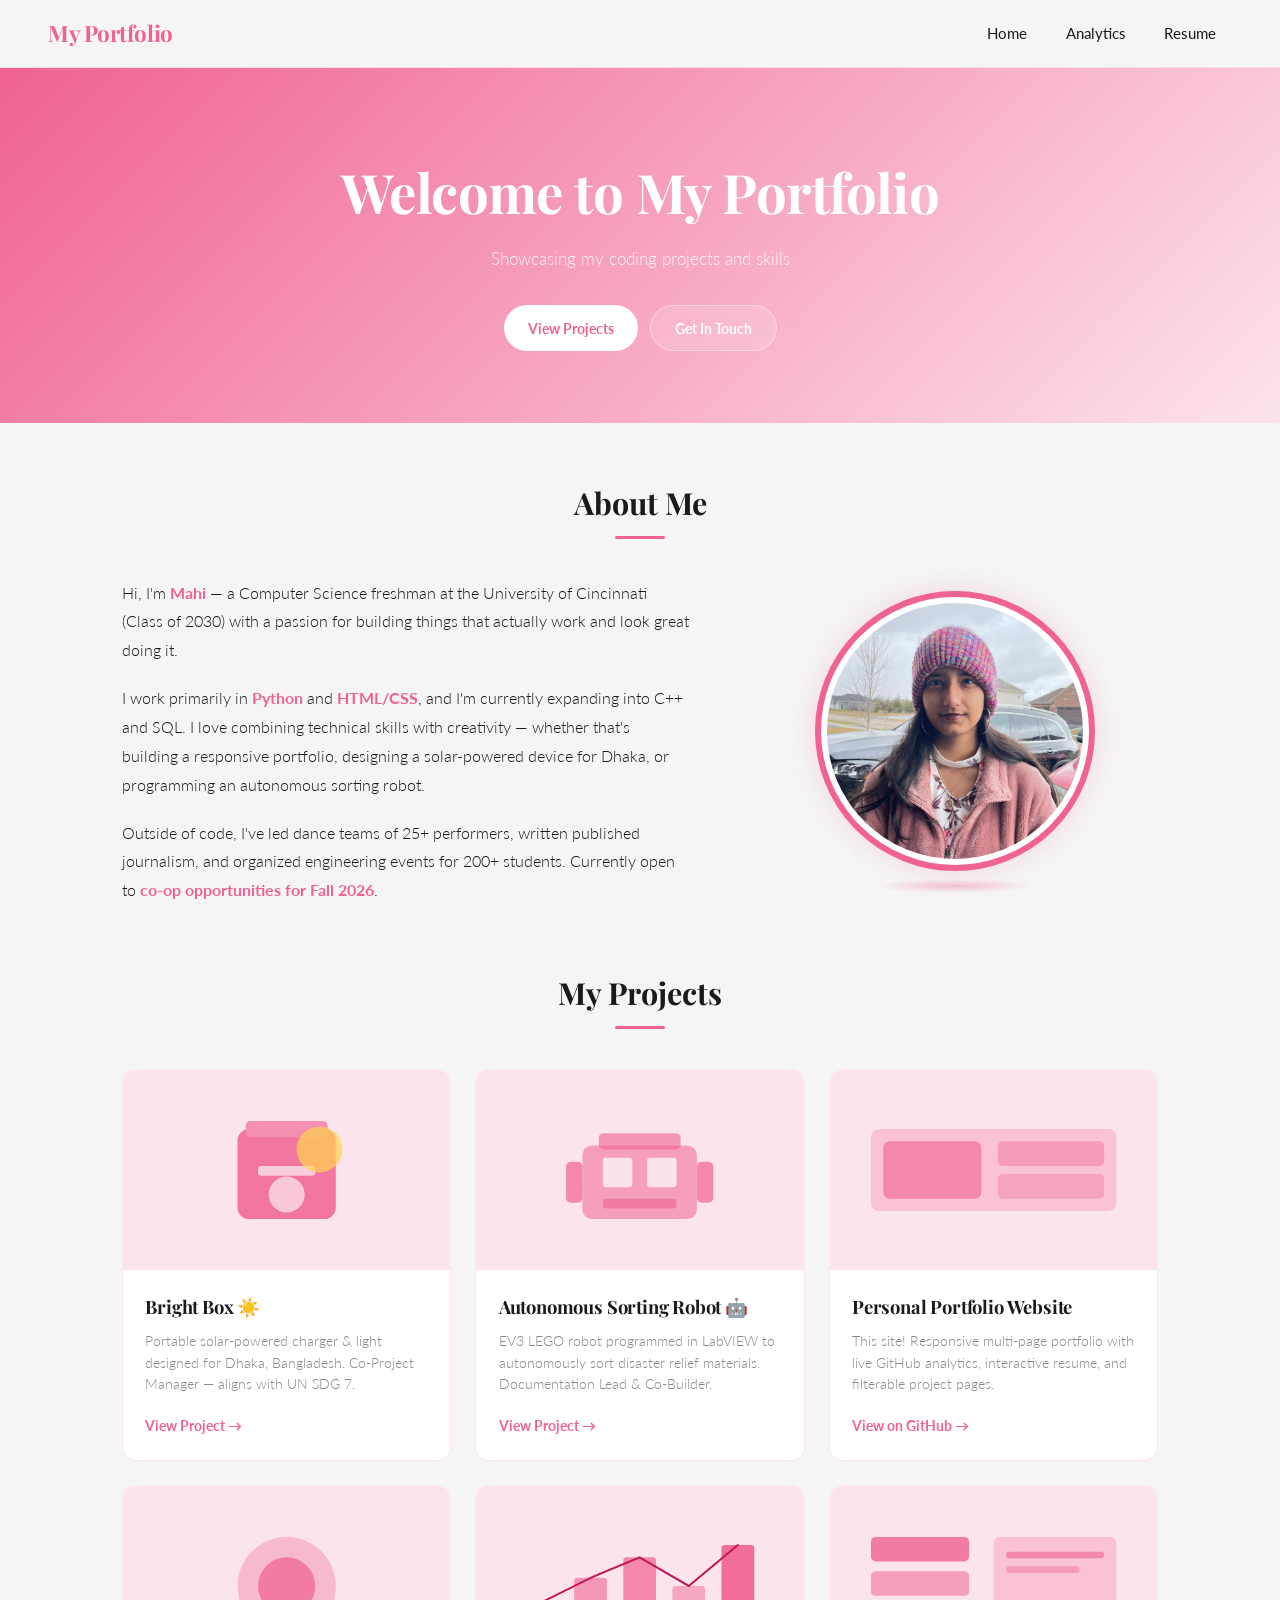
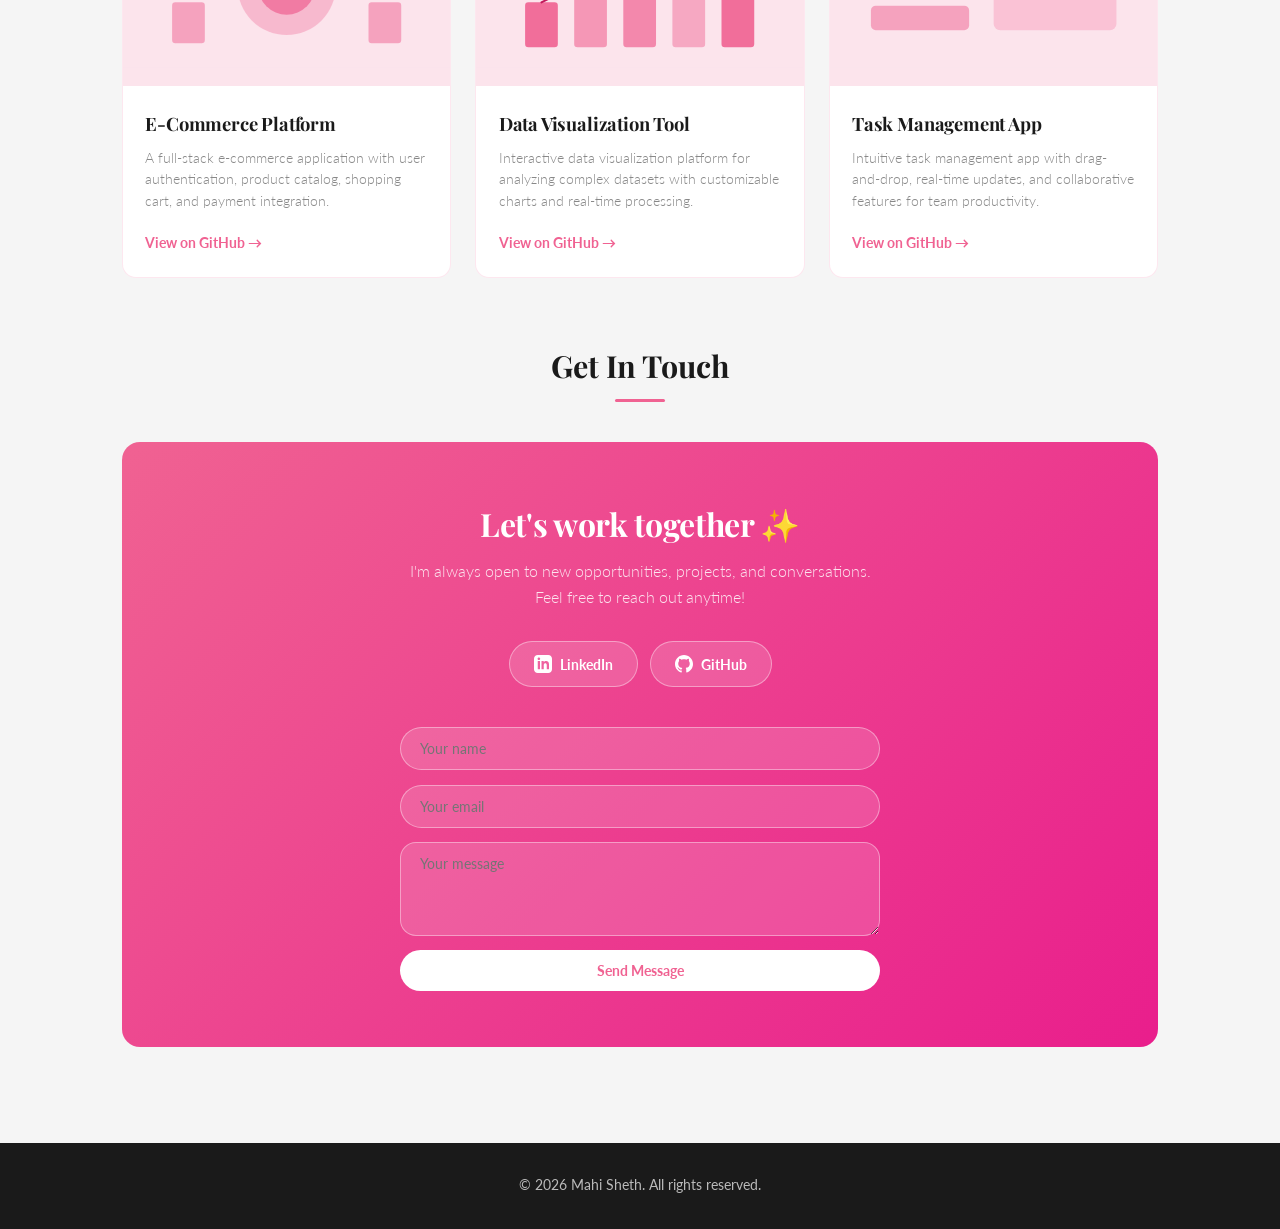
==== commit 21a21a72: "Update form action and clean up HTML structure Updated form action URL in the contact form and remov" ====
--- a/index.html
+++ b/index.html
@@ -190,8 +190,7 @@
           GitHub
         </a>
       </div>
-      </div>
-        <form action="https://formspree.io/f/YOUR_FORM_ID" method="POST" style="
+        <form action="https://formspree.io/f/mnjgbrqa" method="POST" style="
           margin-top: 2.5rem;
           display: flex;
           flex-direction: column;
@@ -248,10 +247,7 @@
     </div>
 
   </main>
-    </div>
-
-  </main>
-
+  
   <footer>
     <p>&copy; 2026 Mahi Sheth. All rights reserved.</p>
   </footer>
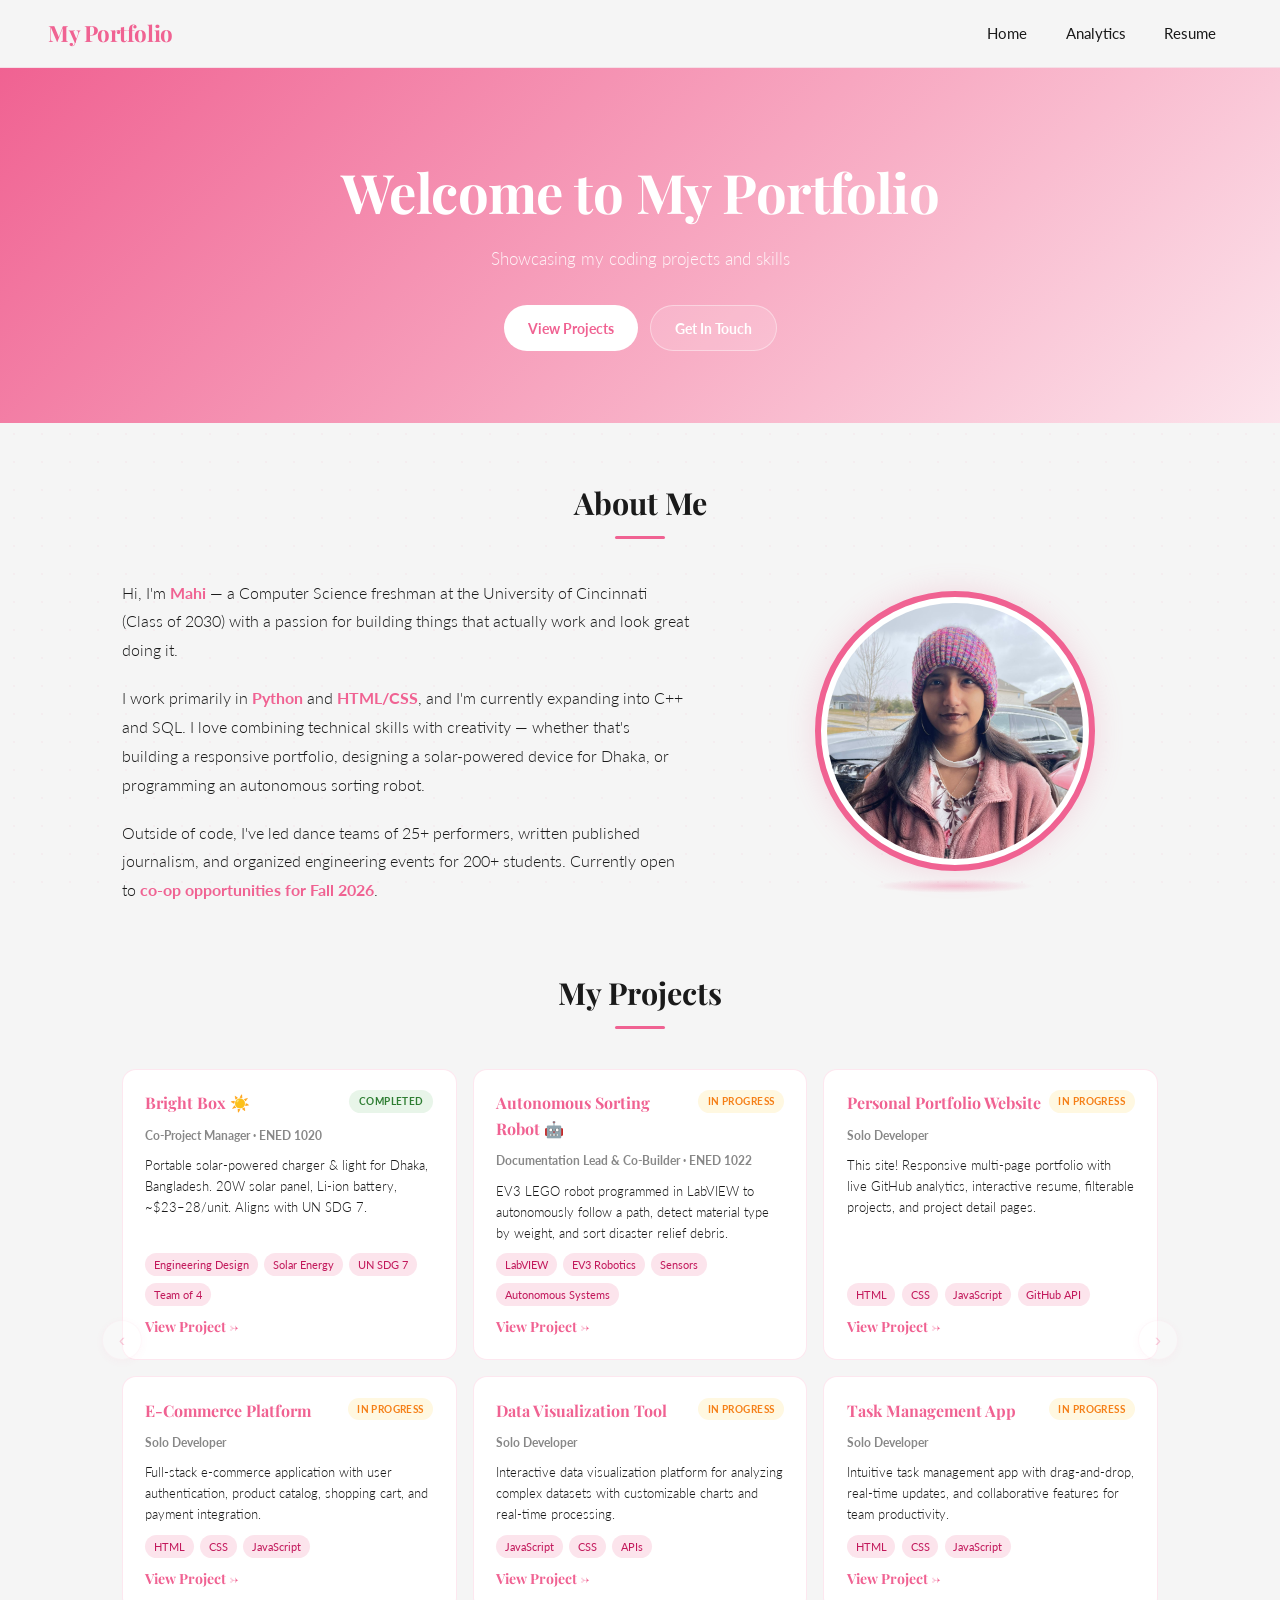
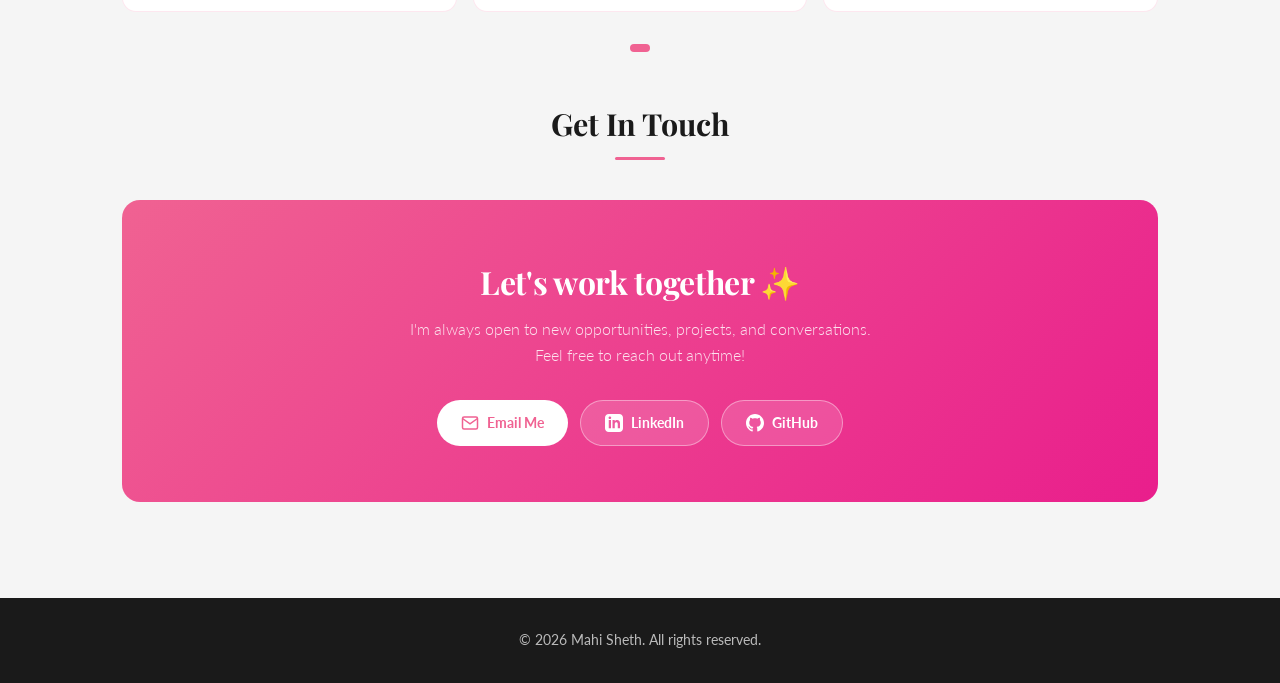
==== commit 40a54926: "Add files via upload" ====
--- a/index.html
+++ b/index.html
@@ -58,119 +58,166 @@
       <div class="section-heading">My Projects</div>
       <div class="section-rule"></div>
     </div>
-    <div class="projects-grid">
-
-      <div class="project-card" onclick="location.href='project-brightbox.html'">
-        <div class="project-thumb">
-          <svg viewBox="0 0 400 200" xmlns="http://www.w3.org/2000/svg">
-            <rect width="400" height="200" fill="#fce4ec"/>
-            <rect x="140" y="50" width="120" height="110" rx="14" fill="#f06292" opacity="0.85"/>
-            <rect x="150" y="40" width="100" height="20" rx="6" fill="#f48fb1"/>
-            <circle cx="200" cy="130" r="22" fill="#fff" opacity="0.6"/>
-            <rect x="165" y="95" width="70" height="12" rx="4" fill="#fce4ec" opacity="0.8"/>
-            <circle cx="240" cy="75" r="28" fill="#ffd54f" opacity="0.7"/>
-          </svg>
-        </div>
-        <div class="project-body">
-          <h3>Bright Box ☀️</h3>
-          <p>Portable solar-powered charger & light designed for Dhaka, Bangladesh. Co-Project Manager — aligns with UN SDG 7.</p>
-          <a href="project-brightbox.html" class="project-link">View Project →</a>
-        </div>
-      </div>
-
-      <div class="project-card" onclick="location.href='project-robot.html'">
-        <div class="project-thumb">
-          <svg viewBox="0 0 400 200" xmlns="http://www.w3.org/2000/svg">
-            <rect width="400" height="200" fill="#fce4ec"/>
-            <rect x="130" y="70" width="140" height="90" rx="12" fill="#f48fb1" opacity="0.8"/>
-            <rect x="155" y="85" width="36" height="36" rx="4" fill="#fff" opacity="0.7"/>
-            <rect x="209" y="85" width="36" height="36" rx="4" fill="#fff" opacity="0.7"/>
-            <rect x="155" y="135" width="90" height="12" rx="4" fill="#f06292" opacity="0.6"/>
-            <rect x="110" y="90" width="20" height="50" rx="6" fill="#f06292" opacity="0.7"/>
-            <rect x="270" y="90" width="20" height="50" rx="6" fill="#f06292" opacity="0.7"/>
-            <rect x="150" y="55" width="100" height="20" rx="6" fill="#f06292" opacity="0.6"/>
-          </svg>
-        </div>
-        <div class="project-body">
-          <h3>Autonomous Sorting Robot 🤖</h3>
-          <p>EV3 LEGO robot programmed in LabVIEW to autonomously sort disaster relief materials. Documentation Lead & Co-Builder.</p>
-          <a href="project-robot.html" class="project-link">View Project →</a>
-        </div>
-      </div>
-
-      <div class="project-card">
-        <div class="project-thumb">
-          <svg viewBox="0 0 400 200" xmlns="http://www.w3.org/2000/svg">
-            <rect width="400" height="200" fill="#fce4ec"/>
-            <rect x="50" y="50" width="300" height="100" rx="10" fill="#f48fb1" opacity="0.4"/>
-            <rect x="65" y="65" width="120" height="70" rx="8" fill="#f06292" opacity="0.6"/>
-            <rect x="205" y="65" width="130" height="30" rx="6" fill="#f06292" opacity="0.4"/>
-            <rect x="205" y="105" width="130" height="30" rx="6" fill="#f48fb1" opacity="0.6"/>
-          </svg>
-        </div>
-        <div class="project-body">
-          <h3>Personal Portfolio Website</h3>
-          <p>This site! Responsive multi-page portfolio with live GitHub analytics, interactive resume, and filterable project pages.</p>
-          <a href="https://github.com/mahisheth06" target="_blank" class="project-link">View on GitHub →</a>
-        </div>
-      </div>
-
-      <div class="project-card">
-        <div class="project-thumb">
-          <svg viewBox="0 0 400 200" xmlns="http://www.w3.org/2000/svg">
-            <rect width="400" height="200" fill="#fce4ec"/>
-            <circle cx="200" cy="100" r="60" fill="#f48fb1" opacity="0.5"/>
-            <circle cx="200" cy="100" r="35" fill="#f06292" opacity="0.7"/>
-            <rect x="60" y="120" width="40" height="50" rx="4" fill="#f06292" opacity="0.5"/>
-            <rect x="300" y="120" width="40" height="50" rx="4" fill="#f06292" opacity="0.5"/>
-          </svg>
-        </div>
-        <div class="project-body">
-          <h3>E-Commerce Platform</h3>
-          <p>A full-stack e-commerce application with user authentication, product catalog, shopping cart, and payment integration.</p>
-          <a href="https://github.com/mahisheth06" target="_blank" class="project-link">View on GitHub →</a>
-        </div>
-      </div>
-
-      <div class="project-card">
-        <div class="project-thumb">
-          <svg viewBox="0 0 400 200" xmlns="http://www.w3.org/2000/svg">
-            <rect width="400" height="200" fill="#fce4ec"/>
-            <rect x="60" y="120" width="40" height="55" rx="4" fill="#f06292" opacity="0.9"/>
-            <rect x="120" y="90" width="40" height="85" rx="4" fill="#f48fb1" opacity="0.9"/>
-            <rect x="180" y="65" width="40" height="110" rx="4" fill="#f06292" opacity="0.7"/>
-            <rect x="240" y="100" width="40" height="75" rx="4" fill="#f48fb1" opacity="0.7"/>
-            <rect x="300" y="50" width="40" height="125" rx="4" fill="#f06292" opacity="0.9"/>
-            <polyline points="80,120 140,90 200,65 260,100 320,50" fill="none" stroke="#c2185b" stroke-width="2.5" stroke-linecap="round"/>
-          </svg>
-        </div>
-        <div class="project-body">
-          <h3>Data Visualization Tool</h3>
-          <p>Interactive data visualization platform for analyzing complex datasets with customizable charts and real-time processing.</p>
-          <a href="https://github.com/mahisheth06" target="_blank" class="project-link">View on GitHub →</a>
-        </div>
-      </div>
-
-      <div class="project-card">
-        <div class="project-thumb">
-          <svg viewBox="0 0 400 200" xmlns="http://www.w3.org/2000/svg">
-            <rect width="400" height="200" fill="#fce4ec"/>
-            <rect x="50" y="40" width="120" height="30" rx="6" fill="#f06292" opacity="0.8"/>
-            <rect x="50" y="82" width="120" height="30" rx="6" fill="#f48fb1" opacity="0.8"/>
-            <rect x="50" y="124" width="120" height="30" rx="6" fill="#f06292" opacity="0.5"/>
-            <rect x="200" y="40" width="150" height="114" rx="8" fill="#f48fb1" opacity="0.4"/>
-            <rect x="215" y="58" width="120" height="8" rx="4" fill="#f06292" opacity="0.6"/>
-            <rect x="215" y="76" width="90" height="8" rx="4" fill="#f06292" opacity="0.4"/>
-          </svg>
-        </div>
-        <div class="project-body">
-          <h3>Task Management App</h3>
-          <p>Intuitive task management app with drag-and-drop, real-time updates, and collaborative features for team productivity.</p>
-          <a href="https://github.com/mahisheth06" target="_blank" class="project-link">View on GitHub →</a>
-        </div>
-      </div>
-
-    </div>
+
+    <style>
+      .home-proj-card {
+        background: var(--bg2); border: 1px solid var(--border);
+        border-radius: 14px; padding: 1.3rem 1.4rem;
+        display: flex; flex-direction: column; gap: 0.6rem;
+        transition: border-color 0.2s, transform 0.2s, box-shadow 0.2s;
+        cursor: pointer;
+      }
+      .home-proj-card:hover {
+        border-color: var(--border-hover); transform: translateY(-3px);
+        box-shadow: 0 10px 28px rgba(240,98,146,0.1);
+      }
+      .home-proj-name { font-family: var(--font-head); font-size: 1rem; font-weight: 700; color: var(--pink); }
+      .home-proj-status {
+        font-family: var(--font-body); font-size: 0.65rem; font-weight: 700;
+        padding: 0.18rem 0.6rem; border-radius: 100px;
+        text-transform: uppercase; letter-spacing: 0.04em; white-space: nowrap;
+      }
+      .status-complete { background: #e8f5e9; color: #2e7d32; }
+      .status-progress { background: #fff8e1; color: #f57f17; }
+      .home-proj-role { font-family: var(--font-body); font-size: 0.78rem; color: var(--muted); font-weight: 700; }
+      .home-proj-desc { font-family: var(--font-body); font-size: 0.82rem; color: var(--text); line-height: 1.6; font-weight: 300; flex: 1; }
+      .home-proj-tags { display: flex; gap: 0.4rem; flex-wrap: wrap; }
+      .home-proj-tag {
+        font-family: var(--font-body); font-size: 0.68rem;
+        background: var(--pink-light); color: var(--pink-dark);
+        padding: 0.18rem 0.55rem; border-radius: 100px;
+      }
+      .home-proj-link { font-family: var(--font-head); font-size: 0.88rem; font-weight: 700; color: var(--pink); }
+      #home-proj-track {
+        display: grid; grid-template-columns: repeat(3,1fr);
+        gap: 1rem;
+      }
+      @media (max-width: 768px) { #home-proj-track { grid-template-columns: 1fr; } }
+    </style>
+
+    <div style="position:relative; margin-bottom: 4rem;">
+      <button id="home-prev" onclick="homeShift(-1)" style="
+        position:absolute; left:-20px; top:50%; transform:translateY(-50%);
+        width:40px; height:40px; border-radius:50%;
+        background:var(--bg2); border:1px solid var(--border);
+        color:var(--pink); font-size:1.2rem; cursor:pointer;
+        display:flex; align-items:center; justify-content:center;
+        box-shadow:0 2px 8px rgba(240,98,146,0.15); z-index:10; transition: opacity 0.2s;
+      ">‹</button>
+
+      <div id="home-proj-track"></div>
+
+      <button id="home-next" onclick="homeShift(1)" style="
+        position:absolute; right:-20px; top:50%; transform:translateY(-50%);
+        width:40px; height:40px; border-radius:50%;
+        background:var(--bg2); border:1px solid var(--border);
+        color:var(--pink); font-size:1.2rem; cursor:pointer;
+        display:flex; align-items:center; justify-content:center;
+        box-shadow:0 2px 8px rgba(240,98,146,0.15); z-index:10; transition: opacity 0.2s;
+      ">›</button>
+    </div>
+
+    <div id="home-proj-dots" style="display:flex;justify-content:center;gap:6px;margin-top:-2rem;margin-bottom:3rem;"></div>
+
+    <script>
+      const HOME_PROJECTS = [
+        {
+          name: 'Bright Box ☀️',
+          status: 'Completed', statusClass: 'status-complete',
+          role: 'Co-Project Manager · ENED 1020',
+          desc: 'Portable solar-powered charger & light for Dhaka, Bangladesh. 20W solar panel, Li-ion battery, ~$23–28/unit. Aligns with UN SDG 7.',
+          tags: ['Engineering Design','Solar Energy','UN SDG 7','Team of 4'],
+          link: 'project-brightbox.html'
+        },
+        {
+          name: 'Autonomous Sorting Robot 🤖',
+          status: 'In Progress', statusClass: 'status-progress',
+          role: 'Documentation Lead & Co-Builder · ENED 1022',
+          desc: 'EV3 LEGO robot programmed in LabVIEW to autonomously follow a path, detect material type by weight, and sort disaster relief debris.',
+          tags: ['LabVIEW','EV3 Robotics','Sensors','Autonomous Systems'],
+          link: 'project-robot.html'
+        },
+        {
+          name: 'Personal Portfolio Website',
+          status: 'In Progress', statusClass: 'status-progress',
+          role: 'Solo Developer',
+          desc: 'This site! Responsive multi-page portfolio with live GitHub analytics, interactive resume, filterable projects, and project detail pages.',
+          tags: ['HTML','CSS','JavaScript','GitHub API'],
+          link: 'https://github.com/mahisheth06'
+        },
+        {
+          name: 'E-Commerce Platform',
+          status: 'In Progress', statusClass: 'status-progress',
+          role: 'Solo Developer',
+          desc: 'Full-stack e-commerce application with user authentication, product catalog, shopping cart, and payment integration.',
+          tags: ['HTML','CSS','JavaScript'],
+          link: 'https://github.com/mahisheth06'
+        },
+        {
+          name: 'Data Visualization Tool',
+          status: 'In Progress', statusClass: 'status-progress',
+          role: 'Solo Developer',
+          desc: 'Interactive data visualization platform for analyzing complex datasets with customizable charts and real-time processing.',
+          tags: ['JavaScript','CSS','APIs'],
+          link: 'https://github.com/mahisheth06'
+        },
+        {
+          name: 'Task Management App',
+          status: 'In Progress', statusClass: 'status-progress',
+          role: 'Solo Developer',
+          desc: 'Intuitive task management app with drag-and-drop, real-time updates, and collaborative features for team productivity.',
+          tags: ['HTML','CSS','JavaScript'],
+          link: 'https://github.com/mahisheth06'
+        }
+      ];
+
+      const HOME_PER_PAGE = 6;
+      let homePage = 0;
+
+      function homeTotalPages() {
+        return Math.ceil(HOME_PROJECTS.length / HOME_PER_PAGE);
+      }
+
+      function renderHomeProjects() {
+        const total = homeTotalPages();
+        const start = homePage * HOME_PER_PAGE;
+        const visible = HOME_PROJECTS.slice(start, start + HOME_PER_PAGE);
+
+        document.getElementById('home-proj-track').innerHTML = visible.map(p => `
+          <div class="home-proj-card" onclick="location.href='${p.link}'">
+            <div style="display:flex;align-items:flex-start;justify-content:space-between;gap:0.5rem;">
+              <span class="home-proj-name">${p.name}</span>
+              <span class="home-proj-status ${p.statusClass}">${p.status}</span>
+            </div>
+            <div class="home-proj-role">${p.role}</div>
+            <div class="home-proj-desc">${p.desc}</div>
+            <div class="home-proj-tags">${p.tags.map(t=>`<span class="home-proj-tag">${t}</span>`).join('')}</div>
+            <div class="home-proj-link">View Project →</div>
+          </div>
+        `).join('');
+
+        const dots = document.getElementById('home-proj-dots');
+        dots.innerHTML = Array.from({length: total}, (_,i) => `
+          <div onclick="homeGoTo(${i})" style="
+            width:${i===homePage?'20px':'8px'}; height:8px; border-radius:100px;
+            background:${i===homePage?'var(--pink)':'var(--border-hover)'};
+            cursor:pointer; transition:all 0.3s;
+          "></div>
+        `).join('');
+
+        document.getElementById('home-prev').style.opacity = homePage === 0 ? '0.3' : '1';
+        document.getElementById('home-next').style.opacity = homePage >= total-1 ? '0.3' : '1';
+      }
+
+      function homeShift(dir) {
+        homePage = Math.max(0, Math.min(homeTotalPages()-1, homePage+dir));
+        renderHomeProjects();
+      }
+
+      function homeGoTo(i) { homePage = i; renderHomeProjects(); }
+
+      renderHomeProjects();
+    </script>
 
     <!-- CONTACT -->
     <div id="contact">
@@ -181,6 +228,10 @@
       <h2>Let's work together ✨</h2>
       <p>I'm always open to new opportunities, projects, and conversations.<br/>Feel free to reach out anytime!</p>
       <div class="contact-btns">
+        <a href="mailto:shethmi@mail.uc.edu" class="btn btn-white">
+          <svg width="18" height="18" viewBox="0 0 24 24" fill="none" stroke="currentColor" stroke-width="2"><path d="M4 4h16c1.1 0 2 .9 2 2v12c0 1.1-.9 2-2 2H4c-1.1 0-2-.9-2-2V6c0-1.1.9-2 2-2z"/><polyline points="22,6 12,13 2,6"/></svg>
+          Email Me
+        </a>
         <a href="https://linkedin.com/in/mahisheth06/" target="_blank" class="btn btn-outline">
           <svg width="18" height="18" viewBox="0 0 24 24" fill="currentColor"><path d="M19 0h-14c-2.761 0-5 2.239-5 5v14c0 2.761 2.239 5 5 5h14c2.762 0 5-2.239 5-5v-14c0-2.761-2.238-5-5-5zm-11 19h-3v-11h3v11zm-1.5-12.268c-.966 0-1.75-.79-1.75-1.764s.784-1.764 1.75-1.764 1.75.79 1.75 1.764-.783 1.764-1.75 1.764zm13.5 12.268h-3v-5.604c0-3.368-4-3.113-4 0v5.604h-3v-11h3v1.765c1.396-2.586 7-2.777 7 2.476v6.759z"/></svg>
           LinkedIn
@@ -190,64 +241,10 @@
           GitHub
         </a>
       </div>
-        <form action="https://formspree.io/f/mnjgbrqa" method="POST" style="
-          margin-top: 2.5rem;
-          display: flex;
-          flex-direction: column;
-          gap: 0.9rem;
-          max-width: 480px;
-          width: 100%;
-          margin-left: auto;
-          margin-right: auto;
-        ">
-          <input type="text" name="name" placeholder="Your name" required style="
-            padding: 0.75rem 1.2rem;
-            border-radius: 30px;
-            border: 1.5px solid rgba(255,255,255,0.4);
-            background: rgba(255,255,255,0.15);
-            color: #fff;
-            font-family: 'Lato', sans-serif;
-            font-size: 0.9rem;
-            outline: none;
-          "/>
-          <input type="email" name="email" placeholder="Your email" required style="
-            padding: 0.75rem 1.2rem;
-            border-radius: 30px;
-            border: 1.5px solid rgba(255,255,255,0.4);
-            background: rgba(255,255,255,0.15);
-            color: #fff;
-            font-family: 'Lato', sans-serif;
-            font-size: 0.9rem;
-            outline: none;
-          "/>
-          <textarea name="message" placeholder="Your message" rows="4" required style="
-            padding: 0.75rem 1.2rem;
-            border-radius: 16px;
-            border: 1.5px solid rgba(255,255,255,0.4);
-            background: rgba(255,255,255,0.15);
-            color: #fff;
-            font-family: 'Lato', sans-serif;
-            font-size: 0.9rem;
-            outline: none;
-            resize: vertical;
-          "></textarea>
-          <button type="submit" style="
-            padding: 0.75rem 1.5rem;
-            border-radius: 30px;
-            border: none;
-            background: #fff;
-            color: #f06292;
-            font-family: 'Lato', sans-serif;
-            font-size: 0.9rem;
-            font-weight: 700;
-            cursor: pointer;
-            transition: transform 0.15s, opacity 0.15s;
-          ">Send Message</button>
-        </form>
     </div>
 
   </main>
-  
+
   <footer>
     <p>&copy; 2026 Mahi Sheth. All rights reserved.</p>
   </footer>
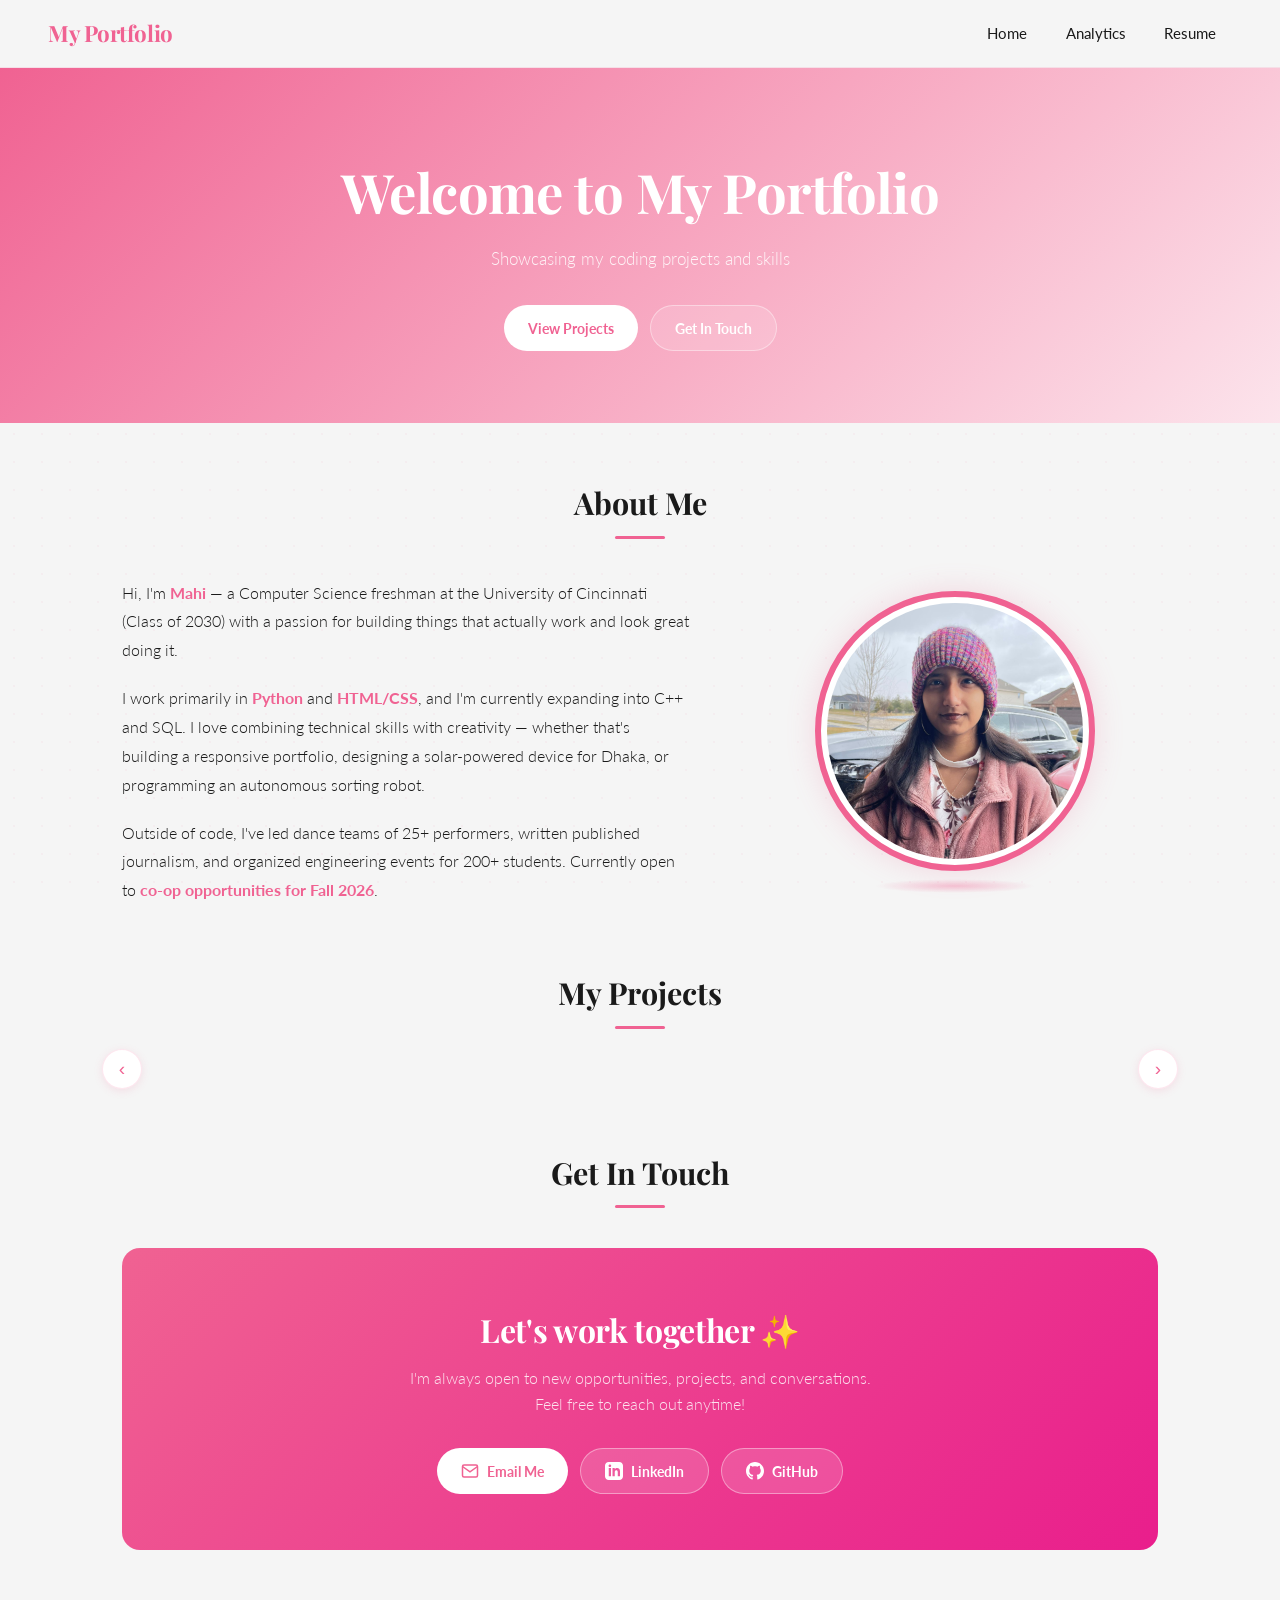
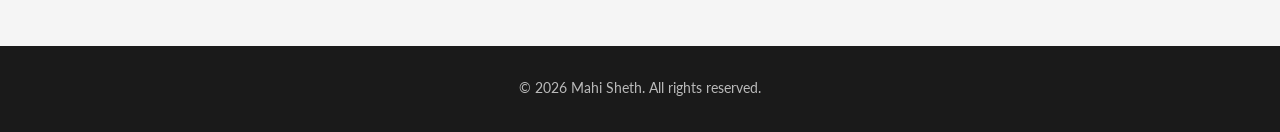
==== commit bff92dbb: "Modify project entries with placeholders Updated project details with placeholder names and descript" ====
--- a/index.html
+++ b/index.html
@@ -143,29 +143,29 @@
           role: 'Solo Developer',
           desc: 'This site! Responsive multi-page portfolio with live GitHub analytics, interactive resume, filterable projects, and project detail pages.',
           tags: ['HTML','CSS','JavaScript','GitHub API'],
-          link: 'https://github.com/mahisheth06'
-        },
-        {
-          name: 'E-Commerce Platform',
-          status: 'In Progress', statusClass: 'status-progress',
-          role: 'Solo Developer',
-          desc: 'Full-stack e-commerce application with user authentication, product catalog, shopping cart, and payment integration.',
+          link: 'https://github.com/mahisheth06/personalportfolio/tree/main?tab=readme-ov-file'
+        },
+        {
+          name: 'Place Holderm',
+          status: 'In Progress', statusClass: 'status-progress',
+          role: 'Solo Developer',
+          desc: 'N/A.',
           tags: ['HTML','CSS','JavaScript'],
           link: 'https://github.com/mahisheth06'
         },
         {
-          name: 'Data Visualization Tool',
-          status: 'In Progress', statusClass: 'status-progress',
-          role: 'Solo Developer',
-          desc: 'Interactive data visualization platform for analyzing complex datasets with customizable charts and real-time processing.',
+          name: 'Place Holder,
+          status: 'In Progress', statusClass: 'status-progress',
+          role: 'Solo Developer',
+          desc: 'N/A',
           tags: ['JavaScript','CSS','APIs'],
           link: 'https://github.com/mahisheth06'
         },
         {
-          name: 'Task Management App',
-          status: 'In Progress', statusClass: 'status-progress',
-          role: 'Solo Developer',
-          desc: 'Intuitive task management app with drag-and-drop, real-time updates, and collaborative features for team productivity.',
+          name: 'Place Holder',
+          status: 'In Progress', statusClass: 'status-progress',
+          role: 'Solo Developer',
+          desc: 'N/A',
           tags: ['HTML','CSS','JavaScript'],
           link: 'https://github.com/mahisheth06'
         }
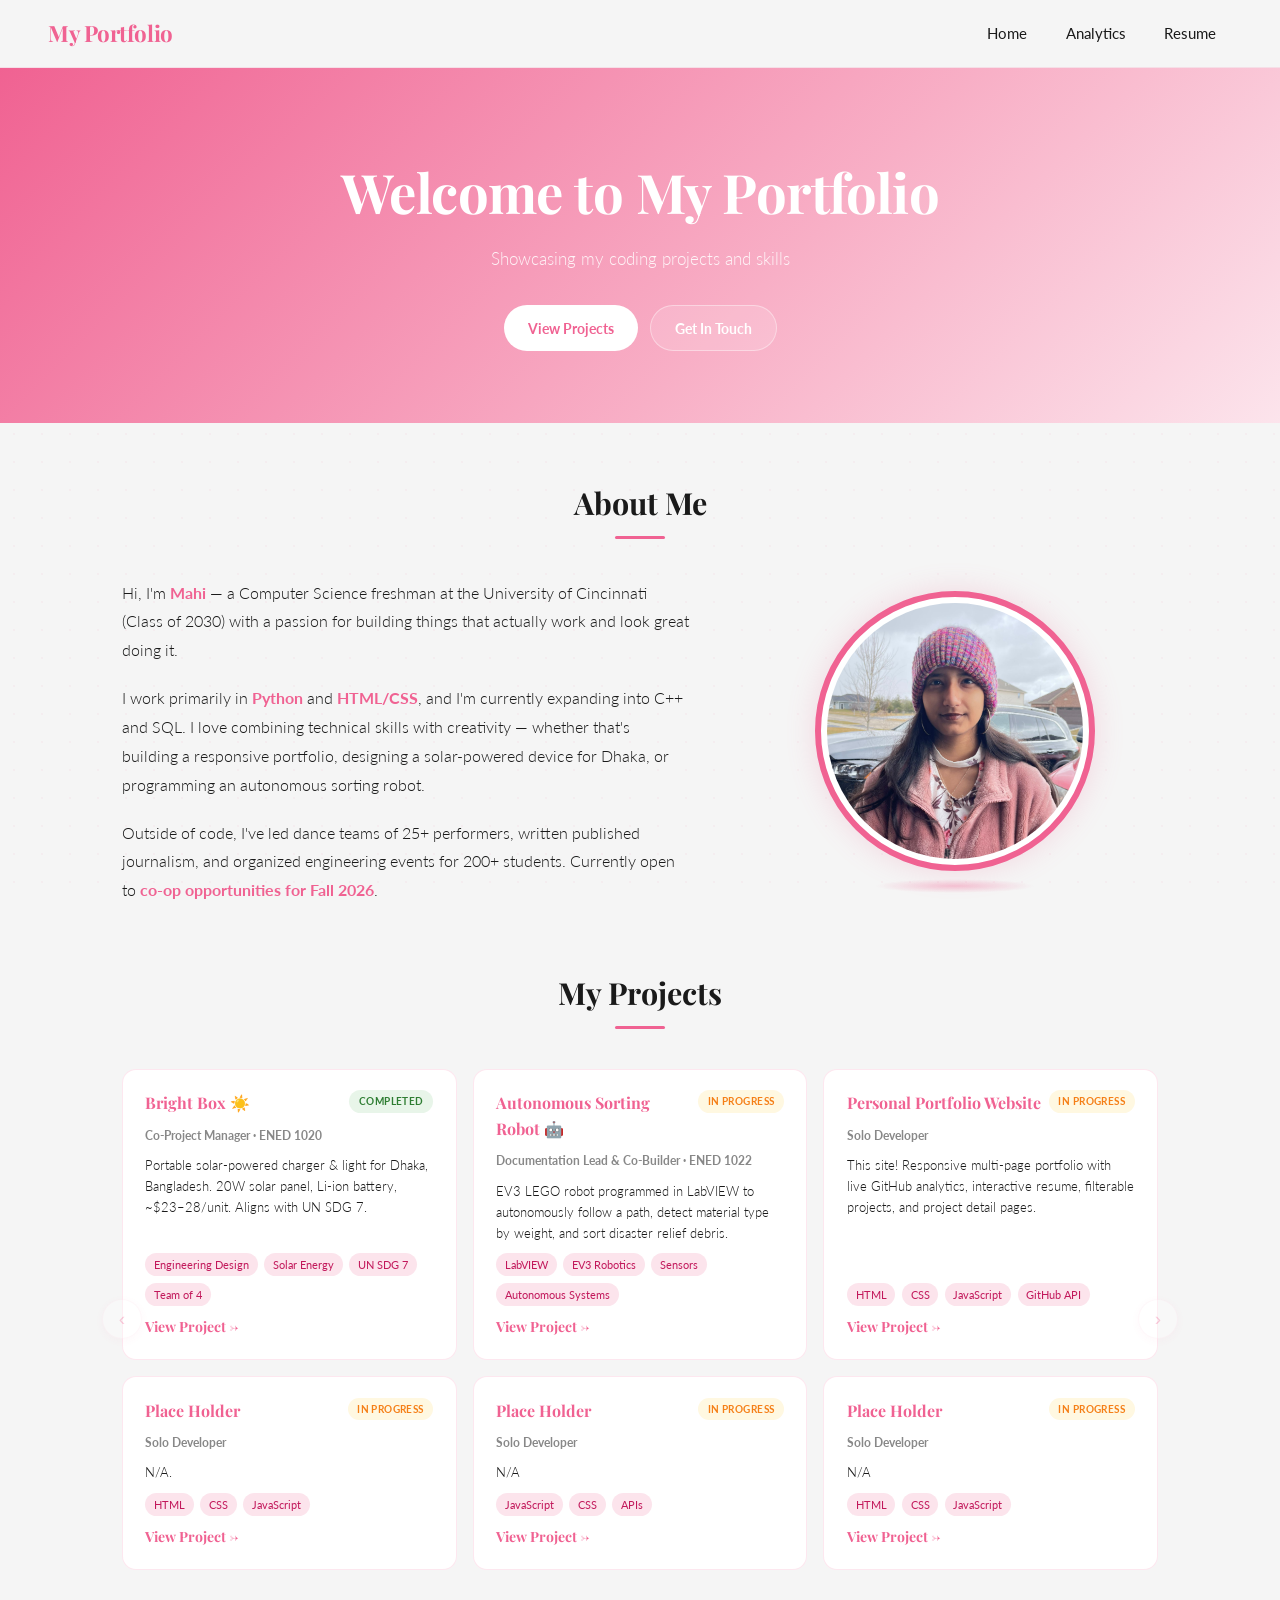
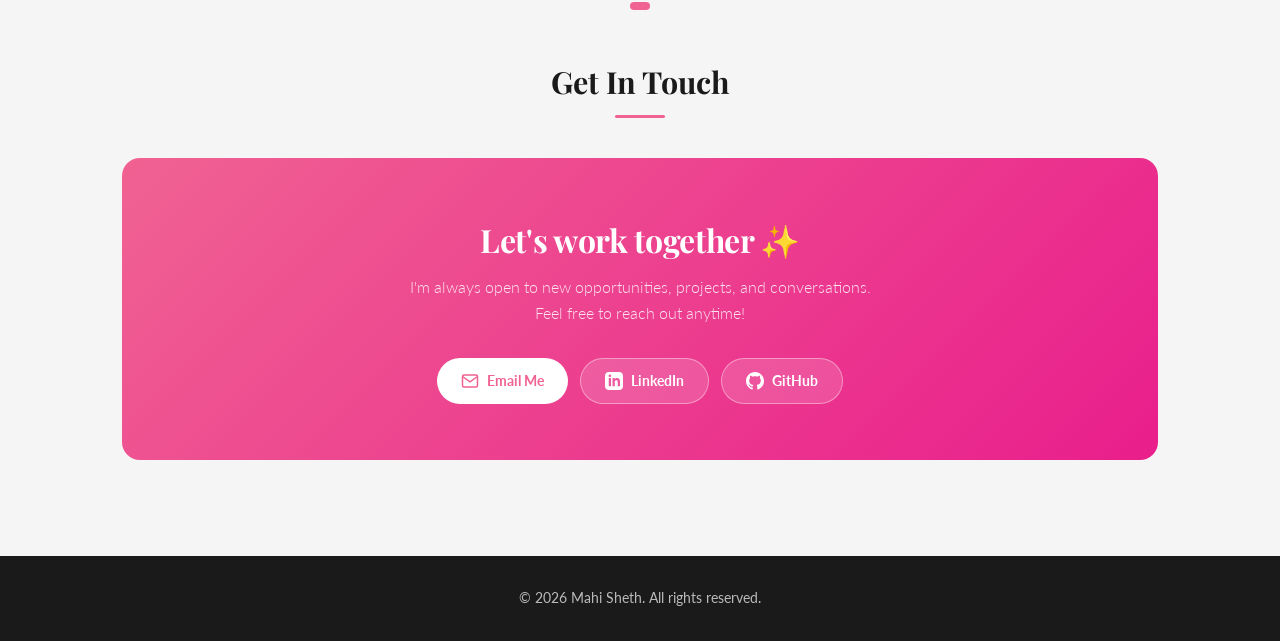
==== commit bb263e42: "Correct placeholder object syntax in index.html Fix syntax error in project placeholder object." ====
--- a/index.html
+++ b/index.html
@@ -146,7 +146,7 @@
           link: 'https://github.com/mahisheth06/personalportfolio/tree/main?tab=readme-ov-file'
         },
         {
-          name: 'Place Holderm',
+          name: 'Place Holder',
           status: 'In Progress', statusClass: 'status-progress',
           role: 'Solo Developer',
           desc: 'N/A.',
@@ -154,7 +154,7 @@
           link: 'https://github.com/mahisheth06'
         },
         {
-          name: 'Place Holder,
+          name: 'Place Holder',
           status: 'In Progress', statusClass: 'status-progress',
           role: 'Solo Developer',
           desc: 'N/A',
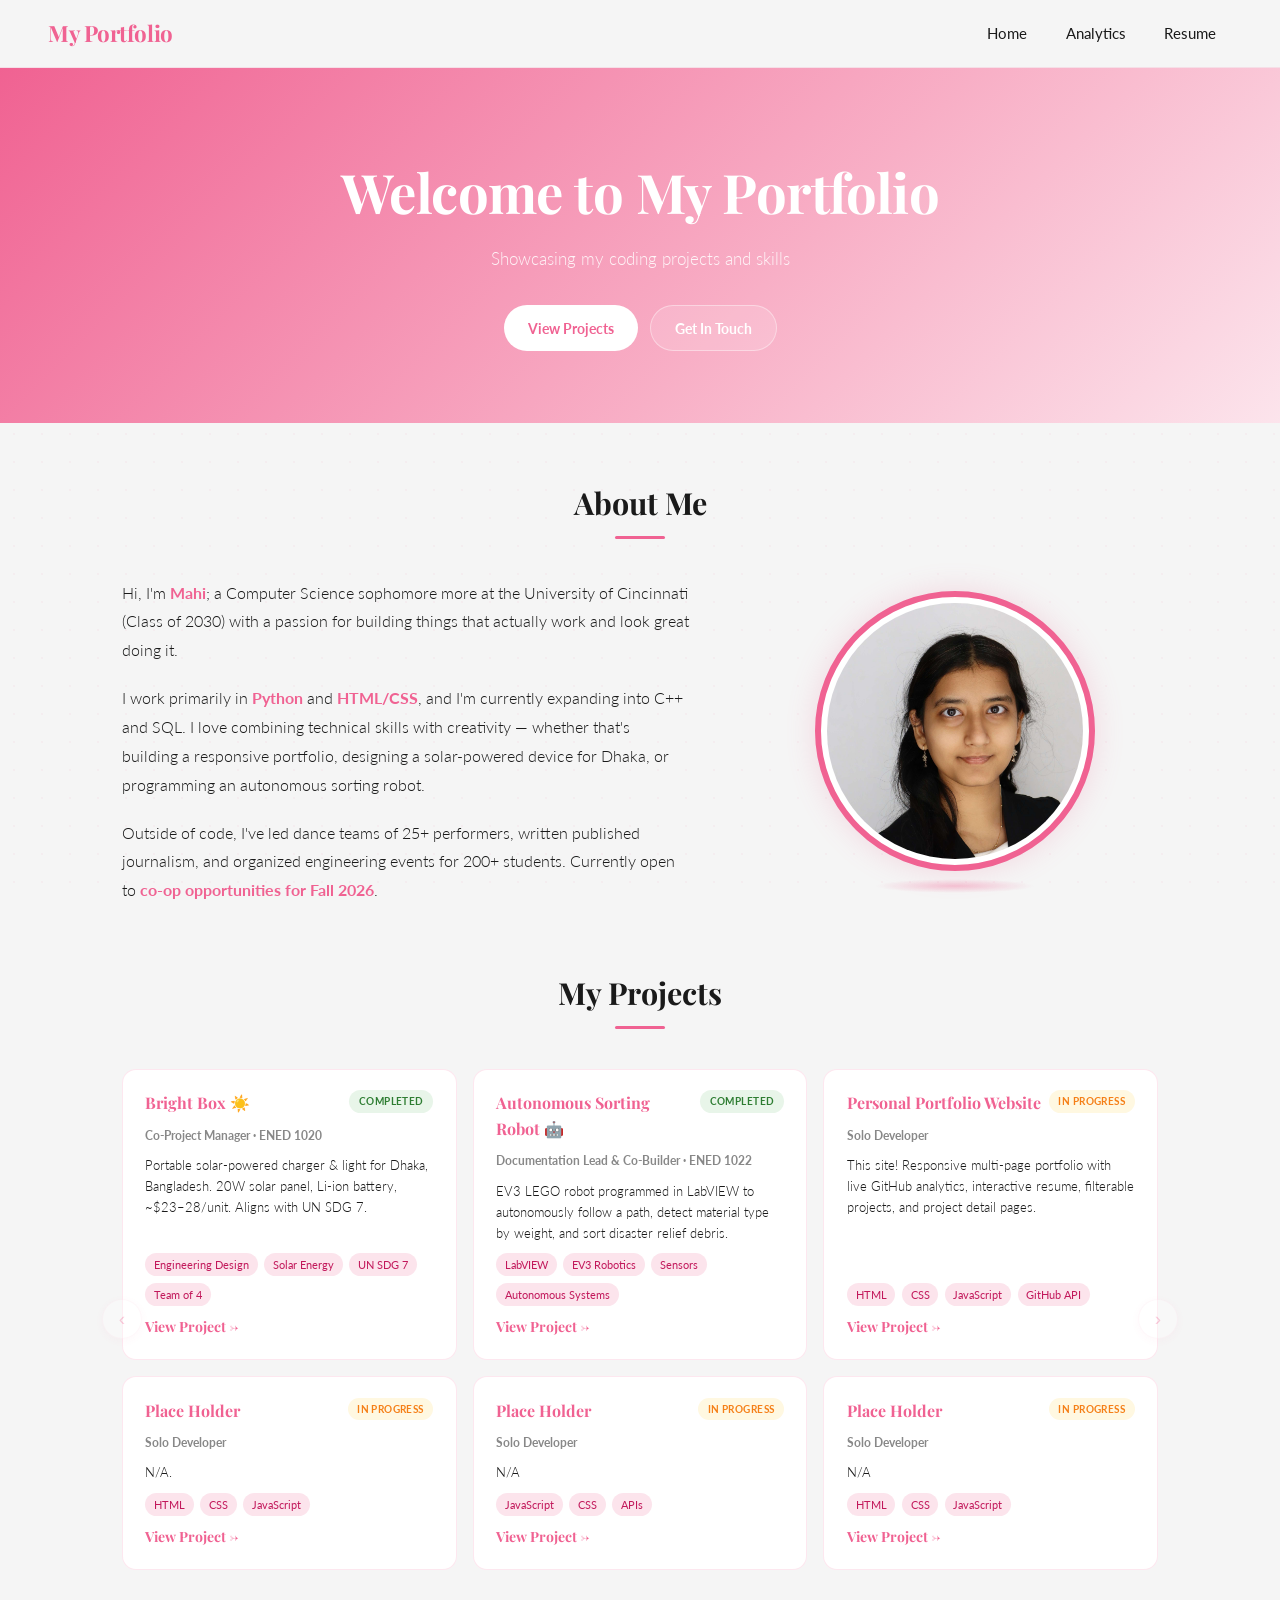
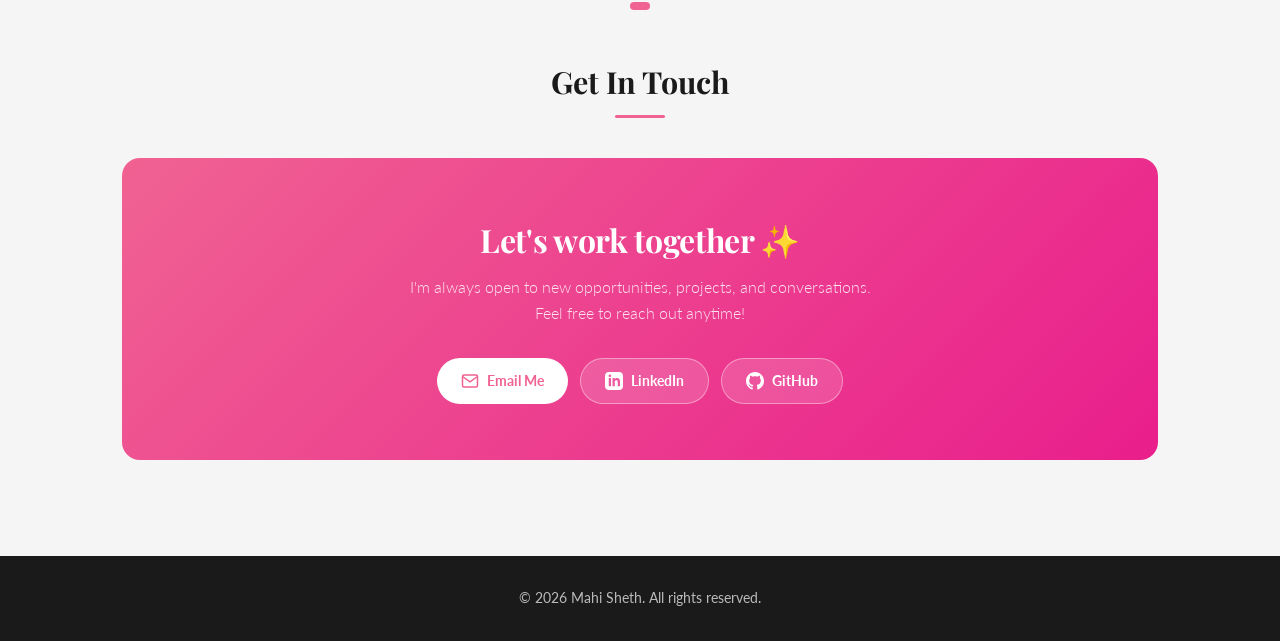
==== commit 67a53194: "Update personal introduction and project status" ====
--- a/index.html
+++ b/index.html
@@ -42,7 +42,7 @@
     </div>
     <div class="about-grid">
       <div class="about-text">
-        <p>Hi, I'm <strong>Mahi</strong> — a Computer Science freshman at the University of Cincinnati (Class of 2030) with a passion for building things that actually work and look great doing it.</p>
+        <p>Hi, I'm <strong>Mahi</strong>; a Computer Science sophomore more at the University of Cincinnati (Class of 2030) with a passion for building things that actually work and look great doing it.</p>
         <p>I work primarily in <strong>Python</strong> and <strong>HTML/CSS</strong>, and I'm currently expanding into C++ and SQL. I love combining technical skills with creativity — whether that's building a responsive portfolio, designing a solar-powered device for Dhaka, or programming an autonomous sorting robot.</p>
         <p>Outside of code, I've led dance teams of 25+ performers, written published journalism, and organized engineering events for 200+ students. Currently open to <strong>co-op opportunities for Fall 2026</strong>.</p>
       </div>
@@ -131,7 +131,7 @@
         },
         {
           name: 'Autonomous Sorting Robot 🤖',
-          status: 'In Progress', statusClass: 'status-progress',
+          status: 'Completed', statusClass: 'status-complete',
           role: 'Documentation Lead & Co-Builder · ENED 1022',
           desc: 'EV3 LEGO robot programmed in LabVIEW to autonomously follow a path, detect material type by weight, and sort disaster relief debris.',
           tags: ['LabVIEW','EV3 Robotics','Sensors','Autonomous Systems'],
--- a/style.css
+++ b/style.css
@@ -327,6 +327,7 @@
   object-fit: cover;
   border-radius: 50%;
   display: block;
+  object-position: center 20%;
 }
 
 /* ============================================
